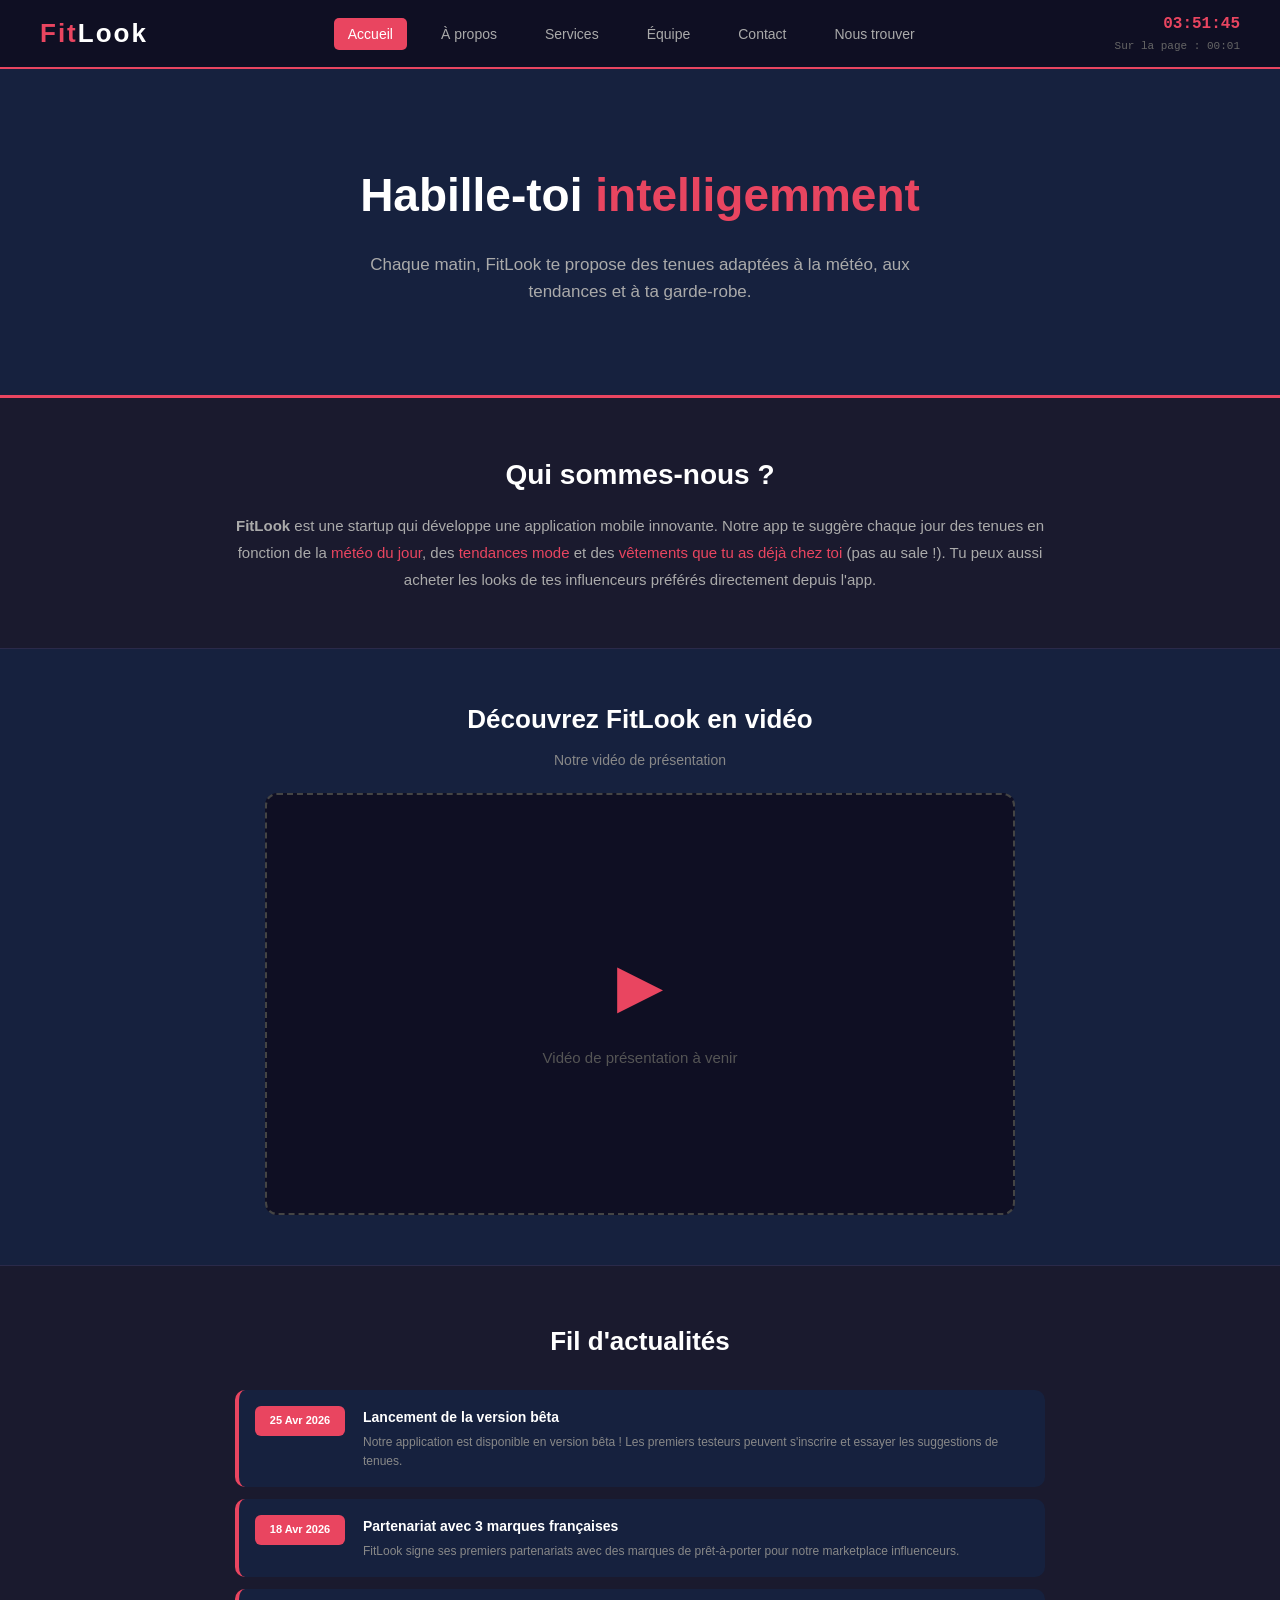
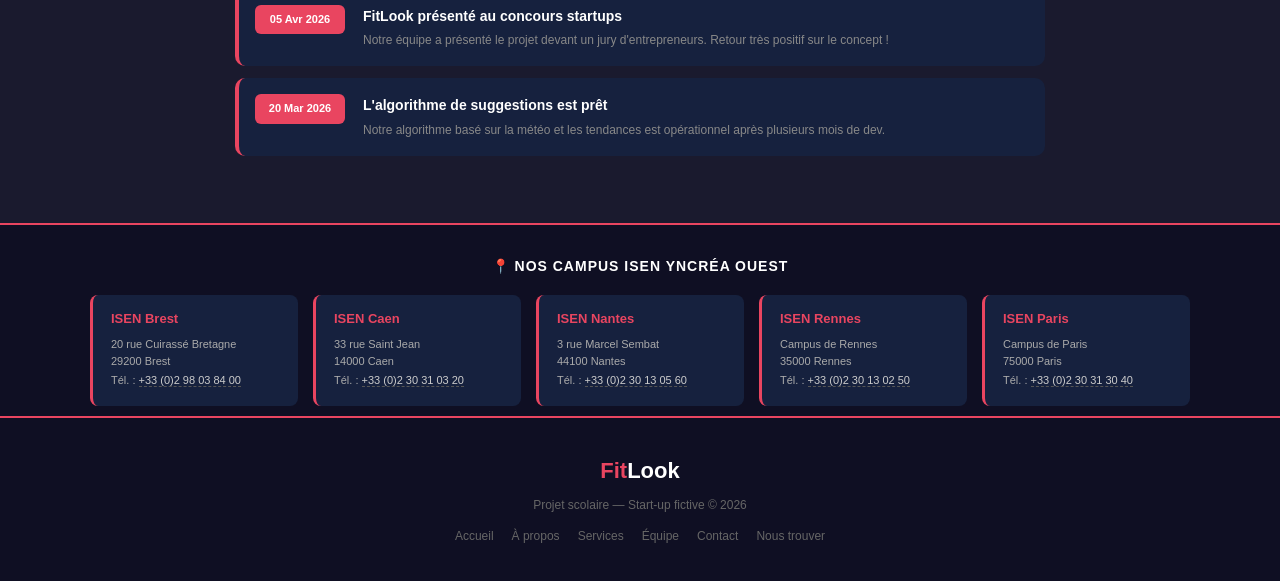
==== index.html @ d0254c97 "new" ====
<!DOCTYPE html>
<html lang="fr">
<head>
    <meta charset="UTF-8">
    <meta name="viewport" content="width=device-width, initial-scale=1.0">
    <title>FitLook - Accueil</title>
    <link rel="stylesheet" href="style.css">
    <style>* { margin: 0; padding: 0; box-sizing: border-box; }

body {
    font-family: 'Segoe UI', Tahoma, Geneva, Verdana, sans-serif;
    background-color: #1a1a2e;
    color: #ccc;
    line-height: 1.6;
}

a { text-decoration: none; color: inherit; }
img { max-width: 100%; }

/* --- HEADER --- */
header {
    background-color: #0f0f23;
    padding: 12px 40px;
    display: flex;
    justify-content: space-between;
    align-items: center;
    position: sticky;
    top: 0;
    z-index: 100;
    border-bottom: 2px solid #e94560;
    flex-wrap: wrap;
    gap: 10px;
}

.logo {
    font-size: 26px;
    font-weight: bold;
    color: #e94560;
    letter-spacing: 2px;
    cursor: pointer;
}
.logo span { color: white; }

nav ul { list-style: none; display: flex; gap: 20px; }
nav ul li a {
    color: #aaa;
    font-size: 14px;
    padding: 8px 14px;
    border-radius: 5px;
    transition: background-color 0.3s, color 0.3s;
    cursor: pointer;
}
nav ul li a:hover { background-color: #e94560; color: white; }
nav ul li a.active { background-color: #e94560; color: white; }

/* horloge + chrono dans le header */
.header-time {
    display: flex;
    flex-direction: column;
    align-items: flex-end;
    font-size: 12px;
    color: #aaa;
    min-width: 120px;
}
.header-time #horloge {
    font-size: 16px;
    font-weight: bold;
    color: #e94560;
    font-family: monospace;
}
.header-time #chrono {
    font-size: 11px;
    color: #666;
    font-family: monospace;
}

/* --- LOADER OVERLAY --- */
#loader-overlay {
    display: none;
    position: fixed;
    top: 0; left: 0;
    width: 100%; height: 100%;
    background-color: rgba(15, 15, 35, 0.92);
    z-index: 9999;
    justify-content: center;
    align-items: center;
    flex-direction: column;
    gap: 16px;
}
#loader-overlay.visible { display: flex; }

/* Spinner CSS pur — pas de JS pour l'animation */
.spinner {
    width: 50px;
    height: 50px;
    border: 4px solid #2a2a4a;
    border-top: 4px solid #e94560;
    border-radius: 50%;
    animation: spin 0.9s linear infinite;
}
@keyframes spin {
    0%   { transform: rotate(0deg); }
    100% { transform: rotate(360deg); }
}

#loader-overlay p {
    color: #aaa;
    font-size: 14px;
    letter-spacing: 1px;
}

/* --- FOOTER --- */
footer {
    background-color: #0f0f23;
    color: #666;
    text-align: center;
    padding: 35px 20px;
    border-top: 2px solid #e94560;
}
.footer-brand { font-size: 22px; font-weight: bold; color: #e94560; margin-bottom: 8px; }
.footer-brand span { color: white; }
footer p { font-size: 12px; margin-top: 6px; }
.footer-links { list-style: none; margin-top: 12px; display: flex; justify-content: center; gap: 18px; flex-wrap: wrap; }
.footer-links a { color: #666; font-size: 12px; transition: color 0.3s; cursor: pointer; }
.footer-links a:hover { color: #e94560; }

/* --- HERO --- */
.hero { background-color: #16213e; color: white; text-align: center; padding: 90px 20px; border-bottom: 3px solid #e94560; }
.hero h1 { font-size: 46px; margin-bottom: 18px; }
.hero h1 span { color: #e94560; }
.hero p { font-size: 17px; color: #aaa; max-width: 620px; margin: 0 auto; }
.accent { color: #e94560; }

/* --- PRESENTATION --- */
.presentation { max-width: 850px; margin: 0 auto; padding: 55px 20px; text-align: center; }
.presentation h2 { font-size: 28px; margin-bottom: 14px; color: white; }
.presentation p { font-size: 15px; color: #aaa; line-height: 1.8; }

/* --- VIDEO --- */
.video-section { background-color: #16213e; padding: 50px 20px; text-align: center; border-top: 1px solid #2a2a4a; border-bottom: 1px solid #2a2a4a; }
.video-section h2 { font-size: 26px; margin-bottom: 8px; color: white; }
.video-section > p { font-size: 14px; color: #888; margin-bottom: 22px; }
.video-container { max-width: 750px; margin: 0 auto; background-color: #0f0f23; border-radius: 12px; overflow: hidden; aspect-ratio: 16 / 9; display: flex; align-items: center; justify-content: center; border: 2px dashed #444; }
.video-container iframe { width: 100%; height: 100%; border: none; }
.video-placeholder { color: #555; font-size: 15px; text-align: center; }
.video-placeholder .play-icon { font-size: 60px; display: block; margin-bottom: 12px; color: #e94560; }

/* --- NEWS --- */
.news-section { max-width: 850px; margin: 0 auto; padding: 55px 20px; }
.news-section h2 { text-align: center; font-size: 26px; margin-bottom: 28px; color: white; }
.news-list { list-style: none; }
.news-item { display: flex; gap: 18px; padding: 16px; margin-bottom: 12px; background-color: #16213e; border-radius: 10px; border-left: 4px solid #e94560; align-items: flex-start; transition: transform 0.2s; }
.news-item:hover { transform: translateX(5px); }
.news-date { background-color: #e94560; color: white; padding: 6px 12px; border-radius: 6px; font-size: 11px; font-weight: bold; white-space: nowrap; min-width: 90px; text-align: center; }
.news-content h3 { font-size: 14px; color: white; margin-bottom: 4px; }
.news-content p { font-size: 12px; color: #888; }

/* --- PAGE HEADER --- */
.page-header { background-color: #16213e; color: white; text-align: center; padding: 55px 20px; border-bottom: 3px solid #e94560; }
.page-header h1 { font-size: 36px; margin-bottom: 8px; }
.page-header p { color: #aaa; font-size: 15px; }

/* --- CONTENT BLOCK --- */
.content-block { max-width: 850px; margin: 0 auto; padding: 50px 20px; }
.content-block h2 { font-size: 24px; margin-bottom: 14px; color: white; }
.content-block p { font-size: 14px; color: #aaa; margin-bottom: 16px; line-height: 1.8; }
.content-block ul { list-style: disc; margin-left: 25px; margin-bottom: 18px; }
.content-block ul li { font-size: 14px; color: #aaa; margin-bottom: 8px; line-height: 1.7; }

/* --- SECTIONS --- */
.section { padding: 55px 40px; max-width: 1100px; margin: 0 auto; }
.section-dark { background-color: #16213e; padding: 55px 40px; border-top: 1px solid #2a2a4a; border-bottom: 1px solid #2a2a4a; }
.section-grey { background-color: #16213e; padding: 55px 40px; border-top: 1px solid #2a2a4a; }
.section-title { text-align: center; font-size: 28px; margin-bottom: 10px; color: white; }
.section-subtitle { text-align: center; font-size: 14px; color: #888; margin-bottom: 35px; }

/* --- CARDS --- */
.cards-container { display: flex; justify-content: center; gap: 25px; flex-wrap: wrap; max-width: 1100px; margin: 0 auto; }
.card { background-color: #0f0f23; border-radius: 12px; padding: 30px 22px; width: 300px; text-align: center; border: 1px solid #2a2a4a; transition: transform 0.3s, border-color 0.3s; }
.card:hover { transform: translateY(-6px); border-color: #e94560; }
.card-icon { font-size: 40px; margin-bottom: 14px; }
.card h3 { font-size: 17px; margin-bottom: 10px; color: #e94560; }
.card p { font-size: 13px; color: #888; line-height: 1.6; }

/* --- SERVICES --- */
.services-list { max-width: 850px; margin: 0 auto; }
.service-item { display: flex; gap: 20px; padding: 22px; margin-bottom: 14px; background-color: #16213e; border-radius: 10px; border-left: 4px solid #e94560; align-items: flex-start; transition: transform 0.2s; }
.service-item:hover { transform: translateY(-3px); }
.service-icon { font-size: 28px; width: 55px; height: 55px; background-color: #0f0f23; border-radius: 10px; display: flex; align-items: center; justify-content: center; flex-shrink: 0; border: 1px solid #e94560; }
.service-info h3 { font-size: 16px; margin-bottom: 5px; color: white; }
.service-info p { font-size: 13px; color: #888; line-height: 1.6; }
.service-tag { display: inline-block; background-color: #e94560; color: white; font-size: 10px; padding: 3px 10px; border-radius: 20px; margin-top: 7px; }

/* --- EQUIPE --- */
.team-card { background-color: #0f0f23; border-radius: 12px; padding: 28px; width: 240px; text-align: center; border: 1px solid #2a2a4a; transition: transform 0.3s, border-color 0.3s; }
.team-card:hover { transform: translateY(-5px); border-color: #e94560; }
.team-photo { width: 110px; height: 110px; border-radius: 50%; background-color: #16213e; border: 3px dashed #444; margin: 0 auto 14px auto; display: flex; align-items: center; justify-content: center; color: #555; font-size: 11px; overflow: hidden; }
.team-photo img { width: 100%; height: 100%; object-fit: cover; }
.team-card h3 { font-size: 16px; margin-bottom: 4px; color: white; }
.team-card .role { font-size: 12px; color: #e94560; font-weight: bold; margin-bottom: 8px; }
.team-card p { font-size: 12px; color: #888; }

/* --- FORM --- */
.form-container { max-width: 550px; margin: 0 auto; background-color: #16213e; padding: 35px; border-radius: 12px; border: 1px solid #2a2a4a; }
.form-group { margin-bottom: 18px; }
.form-group label { display: block; margin-bottom: 7px; font-weight: bold; font-size: 13px; color: #ccc; }
.form-group input, .form-group textarea, .form-group select { width: 100%; padding: 10px 14px; border: 2px solid #2a2a4a; border-radius: 8px; font-size: 13px; font-family: inherit; background-color: #0f0f23; color: white; transition: border-color 0.3s; }
.form-group input:focus, .form-group textarea:focus, .form-group select:focus { border-color: #e94560; outline: none; }
.form-group textarea { height: 120px; resize: vertical; }
.form-group select option { background-color: #0f0f23; color: white; }
.form-btn { background-color: #e94560; color: white; border: none; padding: 13px 38px; border-radius: 25px; font-size: 14px; font-weight: bold; cursor: pointer; transition: background-color 0.3s; display: block; margin: 0 auto; }
.form-btn:hover { background-color: #c73652; }

/* --- QUIZ --- */
.game-section { max-width: 600px; margin: 0 auto; padding: 40px 20px; text-align: center; }
.game-section h2 { font-size: 24px; margin-bottom: 10px; color: white; }
.game-section > p { font-size: 13px; color: #888; margin-bottom: 22px; }
.quiz-question { background-color: #0f0f23; padding: 18px; border-radius: 10px; margin-bottom: 12px; border: 1px solid #2a2a4a; text-align: left; }
.quiz-question h3 { font-size: 14px; color: #ccc; margin-bottom: 12px; }
.quiz-question label { display: block; padding: 7px 12px; margin-bottom: 4px; border-radius: 6px; font-size: 13px; color: #aaa; cursor: pointer; transition: background-color 0.2s; }
.quiz-question label:hover { background-color: #16213e; color: white; }
.quiz-question input[type="radio"] { margin-right: 8px; accent-color: #e94560; }
#quiz-result { margin-top: 16px; padding: 15px; border-radius: 8px; font-size: 14px; font-weight: bold; display: none; }

/* --- NOUS TROUVER --- */
.coordonnees { max-width: 600px; margin: 0 auto; padding: 40px 20px; text-align: center; }
.coordonnees h2 { font-size: 26px; margin-bottom: 20px; color: white; }
.coord-item { display: flex; align-items: center; justify-content: center; gap: 12px; margin-bottom: 12px; font-size: 14px; color: #aaa; }
.coord-icon { font-size: 22px; }
.map-section { max-width: 900px; margin: 0 auto; padding: 40px 20px; }
.map-section h2 { text-align: center; font-size: 26px; margin-bottom: 22px; color: white; }
.map-container { border-radius: 12px; overflow: hidden; border: 2px solid #2a2a4a; }
.map-container iframe { width: 100%; height: 420px; border: none; }

/* --- ABONNEMENTS --- */
.abos-section { padding: 60px 40px; background-color: #16213e; border-top: 1px solid #2a2a4a; }
.abos-section .section-title { color: white; }
.abos-container { display: flex; justify-content: center; gap: 25px; flex-wrap: wrap; max-width: 1100px; margin: 30px auto 0; }
.abo-card { background-color: #0f0f23; border-radius: 12px; padding: 35px 28px; width: 290px; text-align: center; border: 2px solid #2a2a4a; transition: transform 0.3s, border-color 0.3s; position: relative; }
.abo-card:hover { transform: translateY(-8px); border-color: #e94560; }
.abo-card.featured { border-color: #e94560; }
.abo-card.featured::before { content: "POPULAIRE"; position: absolute; top: -12px; left: 50%; transform: translateX(-50%); background-color: #e94560; color: white; font-size: 10px; font-weight: bold; padding: 4px 12px; border-radius: 12px; }
.abo-card h3 { font-size: 20px; color: white; margin-bottom: 8px; }
.abo-card .abo-prix { font-size: 32px; font-weight: bold; color: #e94560; margin-bottom: 4px; }
.abo-card .abo-prix small { font-size: 13px; color: #888; font-weight: normal; }
.abo-card .abo-desc { font-size: 12px; color: #888; margin-bottom: 18px; }
.abo-card ul { list-style: none; text-align: left; margin-bottom: 22px; }
.abo-card ul li { font-size: 12px; color: #aaa; padding: 5px 0; border-bottom: 1px solid #1a1a2e; }
.abo-card ul li::before { content: "✓ "; color: #e94560; font-weight: bold; }
.abo-card .abo-btn { background-color: #e94560; color: white; border: none; padding: 11px 24px; border-radius: 22px; font-size: 13px; font-weight: bold; cursor: pointer; transition: background-color 0.3s; width: 100%; }
.abo-card .abo-btn:hover { background-color: #c73652; }

/* --- FILTRES PRODUITS --- */
.filtres-section { max-width: 1000px; margin: 40px auto 0; padding: 0 20px; }
.filtres-container { background-color: #16213e; padding: 22px; border-radius: 12px; border: 1px solid #2a2a4a; }
.filtres-container h3 { color: white; font-size: 16px; margin-bottom: 14px; }
.filtres-form { display: flex; gap: 12px; flex-wrap: wrap; align-items: flex-end; }
.filtre-group { display: flex; flex-direction: column; flex: 1; min-width: 140px; }
.filtre-group label { color: #aaa; font-size: 11px; margin-bottom: 4px; }
.filtre-group input, .filtre-group select { padding: 8px 10px; border: 1px solid #2a2a4a; border-radius: 6px; background-color: #0f0f23; color: white; font-size: 12px; font-family: inherit; }
.filtre-group input:focus, .filtre-group select:focus { border-color: #e94560; outline: none; }
.filtres-btns { display: flex; gap: 8px; }
.filtre-btn { padding: 8px 18px; border-radius: 6px; border: none; cursor: pointer; font-size: 12px; font-weight: bold; }
.filtre-btn.apply { background-color: #e94560; color: white; }
.filtre-btn.reset { background-color: #2a2a4a; color: #ccc; }

/* --- PRODUITS GRID --- */
.produits-grid { display: grid; grid-template-columns: repeat(auto-fill, minmax(260px, 1fr)); gap: 20px; max-width: 1100px; margin: 30px auto; padding: 0 20px; }
.produit-card { background-color: #16213e; border-radius: 12px; overflow: hidden; border: 1px solid #2a2a4a; transition: transform 0.3s, border-color 0.3s; }
.produit-card:hover { transform: translateY(-4px); border-color: #e94560; }
.produit-image { width: 100%; height: 180px; background-color: #0f0f23; display: flex; align-items: center; justify-content: center; cursor: pointer; font-size: 70px; user-select: none; }
.produit-info { padding: 16px; }
.produit-info h3 { color: white; font-size: 15px; margin-bottom: 6px; }
.produit-theme { display: inline-block; background-color: #2a2a4a; color: #aaa; font-size: 10px; padding: 2px 8px; border-radius: 10px; margin-bottom: 8px; }
.produit-info p { color: #888; font-size: 12px; margin-bottom: 10px; line-height: 1.5; min-height: 36px; }
.produit-footer { display: flex; justify-content: space-between; align-items: center; }
.produit-prix { color: #e94560; font-size: 18px; font-weight: bold; }
.produit-date { color: #555; font-size: 10px; }
.btn-acheter { background-color: #e94560; color: white; border: none; padding: 8px 16px; border-radius: 18px; font-size: 12px; font-weight: bold; cursor: pointer; transition: background-color 0.3s; width: 100%; margin-top: 8px; }
.btn-acheter:hover { background-color: #c73652; }

.no-result { text-align: center; color: #888; padding: 40px; font-size: 14px; }

/* --- BANDEAU ACHAT (canvas) --- */
#achat-bandeau { display: none; position: fixed; top: 90px; left: 50%; transform: translateX(-50%); z-index: 8000; }
#achat-bandeau.visible { display: block; animation: slideIn 0.4s ease-out; }
@keyframes slideIn { from { opacity: 0; transform: translate(-50%, -20px); } to { opacity: 1; transform: translate(-50%, 0); } }

/* --- BOUTON RETOUR HAUT --- */
.btn-retour-haut { display: block; margin: 30px auto 0; width: 55px; height: 55px; background-color: #e94560; border: none; border-radius: 50%; cursor: pointer; color: white; font-size: 24px; font-weight: bold; box-shadow: 0 4px 14px rgba(233, 69, 96, 0.4); transition: transform 0.3s, background-color 0.3s; }
.btn-retour-haut:hover { background-color: #c73652; transform: translateY(-3px); }

/* --- BOUTON MODE EDITION --- */
.btn-mode-edition {
    position: absolute;
    top: 90px;
    right: 30px;
    background-color: #2a2a4a;
    color: #ccc;
    border: 2px solid #444;
    padding: 10px 20px;
    border-radius: 25px;
    font-size: 13px;
    font-weight: bold;
    cursor: pointer;
    z-index: 50;
    transition: background-color 0.3s, color 0.3s, border-color 0.3s;
}
.btn-mode-edition:hover { border-color: #e94560; }
.btn-mode-edition.actif { background-color: #4caf50; color: white; border-color: #4caf50; }
.btn-mode-edition.actif:hover { background-color: #45a049; }

/* --- BOUTON AJOUTER MEMBRE --- */
.btn-ajouter-membre {
    display: none;
    margin: 0 auto 30px auto;
    background-color: #4caf50;
    color: white;
    border: none;
    padding: 12px 28px;
    border-radius: 25px;
    font-size: 14px;
    font-weight: bold;
    cursor: pointer;
    transition: background-color 0.3s;
}
.btn-ajouter-membre:hover { background-color: #45a049; }
body.mode-edition .btn-ajouter-membre { display: block; }

/* --- PHOTO AVEC GRATTAGE (CSS pur) --- */
.team-photo {
    position: relative;
    overflow: hidden;
}
.team-photo .photo-reelle {
    position: absolute;
    top: 0; left: 0;
    width: 100%; height: 100%;
    background: linear-gradient(135deg, #e94560, #c73652);
    display: flex;
    align-items: center;
    justify-content: center;
    color: white;
    font-size: 32px;
    font-weight: bold;
    z-index: 1;
}
.team-photo .photo-reelle img { width: 100%; height: 100%; object-fit: cover; }

/* La couche grise opaque que l'on gratte au hover */
.team-photo .grattage {
    position: absolute;
    top: 0; left: 0;
    width: 100%; height: 100%;
    background-color: #555;
    background-image: repeating-linear-gradient(
        45deg,
        #666 0px,
        #666 4px,
        #555 4px,
        #555 8px
    );
    z-index: 2;
    display: flex;
    align-items: center;
    justify-content: center;
    color: #ccc;
    font-size: 10px;
    transition: opacity 0.5s ease-out, transform 0.5s ease-out;
}
.team-photo:hover .grattage {
    opacity: 0;
    transform: scale(1.3);
}

/* --- NOM EDITABLE en mode édition --- */
.team-card .nom-edit {
    display: none;
    width: 100%;
    padding: 6px 10px;
    border: 2px solid #e94560;
    border-radius: 6px;
    background-color: #0f0f23;
    color: white;
    font-size: 15px;
    text-align: center;
    margin-bottom: 4px;
    font-family: inherit;
}
body.mode-edition .team-card h3 { display: none; }
body.mode-edition .team-card .nom-edit { display: block; }

/* --- BOUTON SUPPRIMER MEMBRE (poubelle) --- */
.btn-supprimer {
    display: none;
    position: absolute;
    top: 8px;
    right: 8px;
    width: 28px;
    height: 28px;
    background-color: #e94560;
    color: white;
    border: none;
    border-radius: 50%;
    cursor: pointer;
    font-size: 14px;
    line-height: 1;
}
.btn-supprimer:hover { background-color: #c73652; }
.team-card { position: relative; }
body.mode-edition .team-card .btn-supprimer { display: block; }

/* La page Equipe doit être en position relative pour le bouton absolute */
.equipe-page { position: relative; }

/* --- FOOTER CAMPUS ISEN --- */
.campus-section {
    background-color: #0f0f23;
    border-top: 2px solid #e94560;
    padding: 30px 20px 10px 20px;
}
.campus-section h3 {
    color: white;
    font-size: 14px;
    text-align: center;
    margin-bottom: 18px;
    letter-spacing: 1px;
}
.campus-container {
    display: flex;
    justify-content: center;
    gap: 15px;
    flex-wrap: wrap;
    max-width: 1100px;
    margin: 0 auto;
}
.campus-card {
    background-color: #16213e;
    padding: 14px 18px;
    border-radius: 8px;
    border-left: 3px solid #e94560;
    min-width: 180px;
    flex: 1;
    max-width: 210px;
}
.campus-card h4 {
    color: #e94560;
    font-size: 13px;
    margin-bottom: 6px;
}
.campus-card p {
    color: #aaa;
    font-size: 11px;
    margin: 3px 0;
    line-height: 1.5;
}
.tel-link {
    color: #ccc;
    cursor: pointer;
    user-select: all;
    border-bottom: 1px dashed #555;
    transition: color 0.2s;
}
.tel-link:hover {
    color: #e94560;
}

/* ==============================
   RESPONSIVE - media queries
   ============================== */

/* Tablette : écran < 900px */
@media (max-width: 900px) {
    header {
        flex-direction: column;
        gap: 10px;
        padding: 12px 20px;
    }
    nav ul {
        flex-wrap: wrap;
        justify-content: center;
        gap: 8px;
    }
    .hero h1 { font-size: 32px; }
    .presentation { padding: 35px 15px; }
    .cards-container { gap: 18px; }
    .card { width: 260px; }
    .team-card { width: 200px; }
    .abos-container { gap: 20px; }
    .abo-card { max-width: 280px; }
    .campus-container { gap: 10px; }
    .campus-card { min-width: 140px; max-width: 180px; }
    .section { padding: 40px 20px; }
    .section-dark { padding: 40px 20px; }
    .section-grey { padding: 40px 20px; }
}

/* Mobile : écran < 600px */
@media (max-width: 600px) {
    header { padding: 10px 15px; }
    .logo { font-size: 20px; }
    nav ul li a { font-size: 12px; padding: 6px 8px; }
    .hero { padding: 50px 15px; }
    .hero h1 { font-size: 26px; }
    .hero p { font-size: 14px; }
    .page-header h1 { font-size: 26px; }
    .cards-container { flex-direction: column; align-items: center; }
    .card { width: 90%; }
    .team-card { width: 90%; }
    .abos-container { flex-direction: column; align-items: center; }
    .abo-card { max-width: 90%; width: 90%; }
    .campus-container { flex-direction: column; align-items: center; }
    .campus-card { max-width: 90%; width: 90%; }
    .produits-grid { grid-template-columns: 1fr; }
    .filtres-form { flex-direction: column; }
    .form-container { padding: 20px; }
    .service-item { flex-direction: column; }
    .content-block { padding: 30px 15px; }
    .footer-links { gap: 10px; }
    .header-time { font-size: 10px; }
    #horloge { font-size: 14px; }
}

/* ==============================
   MODALES - fiches membres equipe
   ============================== */
.modal-overlay {
    display: none;
    position: fixed;
    top: 0; left: 0;
    width: 100%; height: 100%;
    background-color: rgba(0, 0, 0, 0.75);
    z-index: 5000;
    justify-content: center;
    align-items: center;
}
.modal-overlay.visible {
    display: flex;
}
.modal-box {
    background-color: #16213e;
    border: 2px solid #e94560;
    border-radius: 14px;
    padding: 35px;
    max-width: 420px;
    width: 90%;
    text-align: center;
    position: relative;
    animation: fadeIn 0.25s ease-out;
}
@keyframes fadeIn {
    from { opacity: 0; transform: scale(0.9); }
    to   { opacity: 1; transform: scale(1); }
}
.modal-close {
    position: absolute;
    top: 12px; right: 15px;
    background: none;
    border: none;
    color: #aaa;
    font-size: 22px;
    cursor: pointer;
    line-height: 1;
}
.modal-close:hover { color: #e94560; }
.modal-photo {
    width: 100px;
    height: 100px;
    border-radius: 50%;
    background-color: #0f0f23;
    border: 3px dashed #555;
    margin: 0 auto 15px auto;
    display: flex;
    align-items: center;
    justify-content: center;
    color: #555;
    font-size: 11px;
}
.modal-box h2 { color: white; font-size: 20px; margin-bottom: 4px; }
.modal-box .modal-role { color: #e94560; font-size: 13px; font-weight: bold; margin-bottom: 12px; }
.modal-box p { color: #aaa; font-size: 13px; line-height: 1.7; }

/* curseur pointer sur les cartes équipe pour indiquer qu'elles sont cliquables */
.team-card { cursor: pointer; }
</style>
</head>
<body>
    <!-- LOADER (CSS spinner, affiché pendant 2s de navigation) -->
    <div id="loader-overlay">
        <div class="spinner"></div>
        <p>Chargement en cours...</p>
    </div>

    <header>
        <div class="logo">Fit<span>Look</span></div>
        <nav>
            <ul>
                <li><a href="index.html" class="active" target="_blank" rel="noopener">Accueil</a></li>
                <li><a href="apropos.html" target="_blank" rel="noopener">À propos</a></li>
                <li><a href="services.html" target="_blank" rel="noopener">Services</a></li>
                <li><a href="equipe.html" target="_blank" rel="noopener">Équipe</a></li>
                <li><a href="contact.html" target="_blank" rel="noopener">Contact</a></li>
                <li><a href="nous-trouver.html" target="_blank" rel="noopener">Nous trouver</a></li>
            </ul>
        </nav>
        <div class="header-time">
            <span id="horloge">00:00:00</span>
            <span id="chrono">Sur la page : 00:00</span>
        </div>
    </header>

    <section class="hero">
        <h1>Habille-toi <span>intelligemment</span></h1>
        <p>Chaque matin, FitLook te propose des tenues adaptées à la météo, aux tendances et à ta garde-robe.</p>
    </section>

    <section class="presentation">
        <h2>Qui sommes-nous ?</h2>
        <p><strong>FitLook</strong> est une startup qui développe une application mobile innovante.
        Notre app te suggère chaque jour des tenues en fonction de la
        <span class="accent">météo du jour</span>, des <span class="accent">tendances mode</span>
        et des <span class="accent">vêtements que tu as déjà chez toi</span> (pas au sale !).
        Tu peux aussi acheter les looks de tes influenceurs préférés directement depuis l'app.</p>
    </section>

    <section class="video-section">
        <h2>Découvrez FitLook en vidéo</h2>
        <p>Notre vidéo de présentation</p>
        <div class="video-container">
            <!-- Remplacer par : <iframe src="https://www.youtube.com/embed/ID" allowfullscreen></iframe> -->
            <div class="video-placeholder">
                <span class="play-icon">&#9654;</span>
                Vidéo de présentation à venir
            </div>
        </div>
    </section>

    <section class="news-section">
        <h2>Fil d'actualités</h2>
        <ul class="news-list">
            <li class="news-item">
                <div class="news-date">25 Avr 2026</div>
                <div class="news-content">
                    <h3>Lancement de la version bêta</h3>
                    <p>Notre application est disponible en version bêta ! Les premiers testeurs peuvent s'inscrire et essayer les suggestions de tenues.</p>
                </div>
            </li>
            <li class="news-item">
                <div class="news-date">18 Avr 2026</div>
                <div class="news-content">
                    <h3>Partenariat avec 3 marques françaises</h3>
                    <p>FitLook signe ses premiers partenariats avec des marques de prêt-à-porter pour notre marketplace influenceurs.</p>
                </div>
            </li>
            <li class="news-item">
                <div class="news-date">05 Avr 2026</div>
                <div class="news-content">
                    <h3>FitLook présenté au concours startups</h3>
                    <p>Notre équipe a présenté le projet devant un jury d'entrepreneurs. Retour très positif sur le concept !</p>
                </div>
            </li>
            <li class="news-item">
                <div class="news-date">20 Mar 2026</div>
                <div class="news-content">
                    <h3>L'algorithme de suggestions est prêt</h3>
                    <p>Notre algorithme basé sur la météo et les tendances est opérationnel après plusieurs mois de dev.</p>
                </div>
            </li>
        </ul>
    </section>
    <section class="campus-section">
        <h3>📍 NOS CAMPUS ISEN YNCRÉA OUEST</h3>
        <div class="campus-container">
            <div class="campus-card">
                <h4>ISEN Brest</h4>
                <p>20 rue Cuirassé Bretagne<br>29200 Brest</p>
                <p>Tél. : <span class="tel-link">+33 (0)2 98 03 84 00</span></p>
            </div>
            <div class="campus-card">
                <h4>ISEN Caen</h4>
                <p>33 rue Saint Jean<br>14000 Caen</p>
                <p>Tél. : <span class="tel-link">+33 (0)2 30 31 03 20</span></p>
            </div>
            <div class="campus-card">
                <h4>ISEN Nantes</h4>
                <p>3 rue Marcel Sembat<br>44100 Nantes</p>
                <p>Tél. : <span class="tel-link">+33 (0)2 30 13 05 60</span></p>
            </div>
            <div class="campus-card">
                <h4>ISEN Rennes</h4>
                <p>Campus de Rennes<br>35000 Rennes</p>
                <p>Tél. : <span class="tel-link">+33 (0)2 30 13 02 50</span></p>
            </div>
            <div class="campus-card">
                <h4>ISEN Paris</h4>
                <p>Campus de Paris<br>75000 Paris</p>
                <p>Tél. : <span class="tel-link">+33 (0)2 30 31 30 40</span></p>
            </div>
        </div>
    </section>
    <footer>
        <div class="footer-brand">Fit<span>Look</span></div>
        <p>Projet scolaire — Start-up fictive &copy; 2026</p>
        <div class="footer-links">
            <a href="index.html" target="_blank" rel="noopener" target="_blank" rel="noopener">Accueil</a>
            <a href="apropos.html" target="_blank" rel="noopener" target="_blank" rel="noopener">À propos</a>
            <a href="services.html" target="_blank" rel="noopener" target="_blank" rel="noopener">Services</a>
            <a href="equipe.html" target="_blank" rel="noopener" target="_blank" rel="noopener">Équipe</a>
            <a href="contact.html" target="_blank" rel="noopener" target="_blank" rel="noopener">Contact</a>
            <a href="nous-trouver.html" target="_blank" rel="noopener" target="_blank" rel="noopener">Nous trouver</a>
        </div>
    </footer>
    <script src="menu.js"></script>
    <script src="index.js"></script>
</body>
</html>
---- style.css ----
* { margin: 0; padding: 0; box-sizing: border-box; }

body {
    font-family: 'Segoe UI', Tahoma, Geneva, Verdana, sans-serif;
    background-color: #1a1a2e;
    color: #ccc;
    line-height: 1.6;
}

a { text-decoration: none; color: inherit; }
img { max-width: 100%; }

/* --- HEADER --- */
header {
    background-color: #0f0f23;
    padding: 12px 40px;
    display: flex;
    justify-content: space-between;
    align-items: center;
    position: sticky;
    top: 0;
    z-index: 100;
    border-bottom: 2px solid #e94560;
    flex-wrap: wrap;
    gap: 10px;
}

.logo {
    font-size: 26px;
    font-weight: bold;
    color: #e94560;
    letter-spacing: 2px;
    cursor: pointer;
}
.logo span { color: white; }

nav ul { list-style: none; display: flex; gap: 20px; }
nav ul li a {
    color: #aaa;
    font-size: 14px;
    padding: 8px 14px;
    border-radius: 5px;
    transition: background-color 0.3s, color 0.3s;
    cursor: pointer;
}
nav ul li a:hover { background-color: #e94560; color: white; }
nav ul li a.active { background-color: #e94560; color: white; }

/* horloge + chrono dans le header */
.header-time {
    display: flex;
    flex-direction: column;
    align-items: flex-end;
    font-size: 12px;
    color: #aaa;
    min-width: 120px;
}
.header-time #horloge {
    font-size: 16px;
    font-weight: bold;
    color: #e94560;
    font-family: monospace;
}
.header-time #chrono {
    font-size: 11px;
    color: #666;
    font-family: monospace;
}

/* --- LOADER OVERLAY --- */
#loader-overlay {
    display: none;
    position: fixed;
    top: 0; left: 0;
    width: 100%; height: 100%;
    background-color: rgba(15, 15, 35, 0.92);
    z-index: 9999;
    justify-content: center;
    align-items: center;
    flex-direction: column;
    gap: 16px;
}
#loader-overlay.visible { display: flex; }

/* Spinner CSS pur — pas de JS pour l'animation */
.spinner {
    width: 50px;
    height: 50px;
    border: 4px solid #2a2a4a;
    border-top: 4px solid #e94560;
    border-radius: 50%;
    animation: spin 0.9s linear infinite;
}
@keyframes spin {
    0%   { transform: rotate(0deg); }
    100% { transform: rotate(360deg); }
}

#loader-overlay p {
    color: #aaa;
    font-size: 14px;
    letter-spacing: 1px;
}

/* --- FOOTER --- */
footer {
    background-color: #0f0f23;
    color: #666;
    text-align: center;
    padding: 35px 20px;
    border-top: 2px solid #e94560;
}
.footer-brand { font-size: 22px; font-weight: bold; color: #e94560; margin-bottom: 8px; }
.footer-brand span { color: white; }
footer p { font-size: 12px; margin-top: 6px; }
.footer-links { list-style: none; margin-top: 12px; display: flex; justify-content: center; gap: 18px; flex-wrap: wrap; }
.footer-links a { color: #666; font-size: 12px; transition: color 0.3s; cursor: pointer; }
.footer-links a:hover { color: #e94560; }

/* --- HERO --- */
.hero { background-color: #16213e; color: white; text-align: center; padding: 90px 20px; border-bottom: 3px solid #e94560; }
.hero h1 { font-size: 46px; margin-bottom: 18px; }
.hero h1 span { color: #e94560; }
.hero p { font-size: 17px; color: #aaa; max-width: 620px; margin: 0 auto; }
.accent { color: #e94560; }

/* --- PRESENTATION --- */
.presentation { max-width: 850px; margin: 0 auto; padding: 55px 20px; text-align: center; }
.presentation h2 { font-size: 28px; margin-bottom: 14px; color: white; }
.presentation p { font-size: 15px; color: #aaa; line-height: 1.8; }

/* --- VIDEO --- */
.video-section { background-color: #16213e; padding: 50px 20px; text-align: center; border-top: 1px solid #2a2a4a; border-bottom: 1px solid #2a2a4a; }
.video-section h2 { font-size: 26px; margin-bottom: 8px; color: white; }
.video-section > p { font-size: 14px; color: #888; margin-bottom: 22px; }
.video-container { max-width: 750px; margin: 0 auto; background-color: #0f0f23; border-radius: 12px; overflow: hidden; aspect-ratio: 16 / 9; display: flex; align-items: center; justify-content: center; border: 2px dashed #444; }
.video-container iframe { width: 100%; height: 100%; border: none; }
.video-placeholder { color: #555; font-size: 15px; text-align: center; }
.video-placeholder .play-icon { font-size: 60px; display: block; margin-bottom: 12px; color: #e94560; }

/* --- NEWS --- */
.news-section { max-width: 850px; margin: 0 auto; padding: 55px 20px; }
.news-section h2 { text-align: center; font-size: 26px; margin-bottom: 28px; color: white; }
.news-list { list-style: none; }
.news-item { display: flex; gap: 18px; padding: 16px; margin-bottom: 12px; background-color: #16213e; border-radius: 10px; border-left: 4px solid #e94560; align-items: flex-start; transition: transform 0.2s; }
.news-item:hover { transform: translateX(5px); }
.news-date { background-color: #e94560; color: white; padding: 6px 12px; border-radius: 6px; font-size: 11px; font-weight: bold; white-space: nowrap; min-width: 90px; text-align: center; }
.news-content h3 { font-size: 14px; color: white; margin-bottom: 4px; }
.news-content p { font-size: 12px; color: #888; }

/* --- PAGE HEADER --- */
.page-header { background-color: #16213e; color: white; text-align: center; padding: 55px 20px; border-bottom: 3px solid #e94560; }
.page-header h1 { font-size: 36px; margin-bottom: 8px; }
.page-header p { color: #aaa; font-size: 15px; }

/* --- CONTENT BLOCK --- */
.content-block { max-width: 850px; margin: 0 auto; padding: 50px 20px; }
.content-block h2 { font-size: 24px; margin-bottom: 14px; color: white; }
.content-block p { font-size: 14px; color: #aaa; margin-bottom: 16px; line-height: 1.8; }
.content-block ul { list-style: disc; margin-left: 25px; margin-bottom: 18px; }
.content-block ul li { font-size: 14px; color: #aaa; margin-bottom: 8px; line-height: 1.7; }

/* --- SECTIONS --- */
.section { padding: 55px 40px; max-width: 1100px; margin: 0 auto; }
.section-dark { background-color: #16213e; padding: 55px 40px; border-top: 1px solid #2a2a4a; border-bottom: 1px solid #2a2a4a; }
.section-grey { background-color: #16213e; padding: 55px 40px; border-top: 1px solid #2a2a4a; }
.section-title { text-align: center; font-size: 28px; margin-bottom: 10px; color: white; }
.section-subtitle { text-align: center; font-size: 14px; color: #888; margin-bottom: 35px; }

/* --- CARDS --- */
.cards-container { display: flex; justify-content: center; gap: 25px; flex-wrap: wrap; max-width: 1100px; margin: 0 auto; }
.card { background-color: #0f0f23; border-radius: 12px; padding: 30px 22px; width: 300px; text-align: center; border: 1px solid #2a2a4a; transition: transform 0.3s, border-color 0.3s; }
.card:hover { transform: translateY(-6px); border-color: #e94560; }
.card-icon { font-size: 40px; margin-bottom: 14px; }
.card h3 { font-size: 17px; margin-bottom: 10px; color: #e94560; }
.card p { font-size: 13px; color: #888; line-height: 1.6; }

/* --- SERVICES --- */
.services-list { max-width: 850px; margin: 0 auto; }
.service-item { display: flex; gap: 20px; padding: 22px; margin-bottom: 14px; background-color: #16213e; border-radius: 10px; border-left: 4px solid #e94560; align-items: flex-start; transition: transform 0.2s; }
.service-item:hover { transform: translateY(-3px); }
.service-icon { font-size: 28px; width: 55px; height: 55px; background-color: #0f0f23; border-radius: 10px; display: flex; align-items: center; justify-content: center; flex-shrink: 0; border: 1px solid #e94560; }
.service-info h3 { font-size: 16px; margin-bottom: 5px; color: white; }
.service-info p { font-size: 13px; color: #888; line-height: 1.6; }
.service-tag { display: inline-block; background-color: #e94560; color: white; font-size: 10px; padding: 3px 10px; border-radius: 20px; margin-top: 7px; }

/* --- EQUIPE --- */
.team-card { background-color: #0f0f23; border-radius: 12px; padding: 28px; width: 240px; text-align: center; border: 1px solid #2a2a4a; transition: transform 0.3s, border-color 0.3s; }
.team-card:hover { transform: translateY(-5px); border-color: #e94560; }
.team-photo { width: 110px; height: 110px; border-radius: 50%; background-color: #16213e; border: 3px dashed #444; margin: 0 auto 14px auto; display: flex; align-items: center; justify-content: center; color: #555; font-size: 11px; overflow: hidden; }
.team-photo img { width: 100%; height: 100%; object-fit: cover; }
.team-card h3 { font-size: 16px; margin-bottom: 4px; color: white; }
.team-card .role { font-size: 12px; color: #e94560; font-weight: bold; margin-bottom: 8px; }
.team-card p { font-size: 12px; color: #888; }

/* --- FORM --- */
.form-container { max-width: 550px; margin: 0 auto; background-color: #16213e; padding: 35px; border-radius: 12px; border: 1px solid #2a2a4a; }
.form-group { margin-bottom: 18px; }
.form-group label { display: block; margin-bottom: 7px; font-weight: bold; font-size: 13px; color: #ccc; }
.form-group input, .form-group textarea, .form-group select { width: 100%; padding: 10px 14px; border: 2px solid #2a2a4a; border-radius: 8px; font-size: 13px; font-family: inherit; background-color: #0f0f23; color: white; transition: border-color 0.3s; }
.form-group input:focus, .form-group textarea:focus, .form-group select:focus { border-color: #e94560; outline: none; }
.form-group textarea { height: 120px; resize: vertical; }
.form-group select option { background-color: #0f0f23; color: white; }
.form-btn { background-color: #e94560; color: white; border: none; padding: 13px 38px; border-radius: 25px; font-size: 14px; font-weight: bold; cursor: pointer; transition: background-color 0.3s; display: block; margin: 0 auto; }
.form-btn:hover { background-color: #c73652; }

/* --- QUIZ --- */
.game-section { max-width: 600px; margin: 0 auto; padding: 40px 20px; text-align: center; }
.game-section h2 { font-size: 24px; margin-bottom: 10px; color: white; }
.game-section > p { font-size: 13px; color: #888; margin-bottom: 22px; }
.quiz-question { background-color: #0f0f23; padding: 18px; border-radius: 10px; margin-bottom: 12px; border: 1px solid #2a2a4a; text-align: left; }
.quiz-question h3 { font-size: 14px; color: #ccc; margin-bottom: 12px; }
.quiz-question label { display: block; padding: 7px 12px; margin-bottom: 4px; border-radius: 6px; font-size: 13px; color: #aaa; cursor: pointer; transition: background-color 0.2s; }
.quiz-question label:hover { background-color: #16213e; color: white; }
.quiz-question input[type="radio"] { margin-right: 8px; accent-color: #e94560; }
#quiz-result { margin-top: 16px; padding: 15px; border-radius: 8px; font-size: 14px; font-weight: bold; display: none; }

/* --- NOUS TROUVER --- */
.coordonnees { max-width: 600px; margin: 0 auto; padding: 40px 20px; text-align: center; }
.coordonnees h2 { font-size: 26px; margin-bottom: 20px; color: white; }
.coord-item { display: flex; align-items: center; justify-content: center; gap: 12px; margin-bottom: 12px; font-size: 14px; color: #aaa; }
.coord-icon { font-size: 22px; }
.map-section { max-width: 900px; margin: 0 auto; padding: 40px 20px; }
.map-section h2 { text-align: center; font-size: 26px; margin-bottom: 22px; color: white; }
.map-container { border-radius: 12px; overflow: hidden; border: 2px solid #2a2a4a; }
.map-container iframe { width: 100%; height: 420px; border: none; }

/* --- ABONNEMENTS --- */
.abos-section { padding: 60px 40px; background-color: #16213e; border-top: 1px solid #2a2a4a; }
.abos-section .section-title { color: white; }
.abos-container { display: flex; justify-content: center; gap: 25px; flex-wrap: wrap; max-width: 1100px; margin: 30px auto 0; }
.abo-card { background-color: #0f0f23; border-radius: 12px; padding: 35px 28px; width: 290px; text-align: center; border: 2px solid #2a2a4a; transition: transform 0.3s, border-color 0.3s; position: relative; }
.abo-card:hover { transform: translateY(-8px); border-color: #e94560; }
.abo-card.featured { border-color: #e94560; }
.abo-card.featured::before { content: "POPULAIRE"; position: absolute; top: -12px; left: 50%; transform: translateX(-50%); background-color: #e94560; color: white; font-size: 10px; font-weight: bold; padding: 4px 12px; border-radius: 12px; }
.abo-card h3 { font-size: 20px; color: white; margin-bottom: 8px; }
.abo-card .abo-prix { font-size: 32px; font-weight: bold; color: #e94560; margin-bottom: 4px; }
.abo-card .abo-prix small { font-size: 13px; color: #888; font-weight: normal; }
.abo-card .abo-desc { font-size: 12px; color: #888; margin-bottom: 18px; }
.abo-card ul { list-style: none; text-align: left; margin-bottom: 22px; }
.abo-card ul li { font-size: 12px; color: #aaa; padding: 5px 0; border-bottom: 1px solid #1a1a2e; }
.abo-card ul li::before { content: "✓ "; color: #e94560; font-weight: bold; }
.abo-card .abo-btn { background-color: #e94560; color: white; border: none; padding: 11px 24px; border-radius: 22px; font-size: 13px; font-weight: bold; cursor: pointer; transition: background-color 0.3s; width: 100%; }
.abo-card .abo-btn:hover { background-color: #c73652; }

/* --- FILTRES PRODUITS --- */
.filtres-section { max-width: 1000px; margin: 40px auto 0; padding: 0 20px; }
.filtres-container { background-color: #16213e; padding: 22px; border-radius: 12px; border: 1px solid #2a2a4a; }
.filtres-container h3 { color: white; font-size: 16px; margin-bottom: 14px; }
.filtres-form { display: flex; gap: 12px; flex-wrap: wrap; align-items: flex-end; }
.filtre-group { display: flex; flex-direction: column; flex: 1; min-width: 140px; }
.filtre-group label { color: #aaa; font-size: 11px; margin-bottom: 4px; }
.filtre-group input, .filtre-group select { padding: 8px 10px; border: 1px solid #2a2a4a; border-radius: 6px; background-color: #0f0f23; color: white; font-size: 12px; font-family: inherit; }
.filtre-group input:focus, .filtre-group select:focus { border-color: #e94560; outline: none; }
.filtres-btns { display: flex; gap: 8px; }
.filtre-btn { padding: 8px 18px; border-radius: 6px; border: none; cursor: pointer; font-size: 12px; font-weight: bold; }
.filtre-btn.apply { background-color: #e94560; color: white; }
.filtre-btn.reset { background-color: #2a2a4a; color: #ccc; }

/* --- PRODUITS GRID --- */
.produits-grid { display: grid; grid-template-columns: repeat(auto-fill, minmax(260px, 1fr)); gap: 20px; max-width: 1100px; margin: 30px auto; padding: 0 20px; }
.produit-card { background-color: #16213e; border-radius: 12px; overflow: hidden; border: 1px solid #2a2a4a; transition: transform 0.3s, border-color 0.3s; }
.produit-card:hover { transform: translateY(-4px); border-color: #e94560; }
.produit-image { width: 100%; height: 180px; background-color: #0f0f23; display: flex; align-items: center; justify-content: center; cursor: pointer; font-size: 70px; user-select: none; }
.produit-info { padding: 16px; }
.produit-info h3 { color: white; font-size: 15px; margin-bottom: 6px; }
.produit-theme { display: inline-block; background-color: #2a2a4a; color: #aaa; font-size: 10px; padding: 2px 8px; border-radius: 10px; margin-bottom: 8px; }
.produit-info p { color: #888; font-size: 12px; margin-bottom: 10px; line-height: 1.5; min-height: 36px; }
.produit-footer { display: flex; justify-content: space-between; align-items: center; }
.produit-prix { color: #e94560; font-size: 18px; font-weight: bold; }
.produit-date { color: #555; font-size: 10px; }
.btn-acheter { background-color: #e94560; color: white; border: none; padding: 8px 16px; border-radius: 18px; font-size: 12px; font-weight: bold; cursor: pointer; transition: background-color 0.3s; width: 100%; margin-top: 8px; }
.btn-acheter:hover { background-color: #c73652; }

.no-result { text-align: center; color: #888; padding: 40px; font-size: 14px; }

/* --- BANDEAU ACHAT (canvas) --- */
#achat-bandeau { display: none; position: fixed; top: 90px; left: 50%; transform: translateX(-50%); z-index: 8000; }
#achat-bandeau.visible { display: block; animation: slideIn 0.4s ease-out; }
@keyframes slideIn { from { opacity: 0; transform: translate(-50%, -20px); } to { opacity: 1; transform: translate(-50%, 0); } }

/* --- BOUTON RETOUR HAUT --- */
.btn-retour-haut { display: block; margin: 30px auto 0; width: 55px; height: 55px; background-color: #e94560; border: none; border-radius: 50%; cursor: pointer; color: white; font-size: 24px; font-weight: bold; box-shadow: 0 4px 14px rgba(233, 69, 96, 0.4); transition: transform 0.3s, background-color 0.3s; }
.btn-retour-haut:hover { background-color: #c73652; transform: translateY(-3px); }

/* --- BOUTON MODE EDITION --- */
.btn-mode-edition {
    position: absolute;
    top: 90px;
    right: 30px;
    background-color: #2a2a4a;
    color: #ccc;
    border: 2px solid #444;
    padding: 10px 20px;
    border-radius: 25px;
    font-size: 13px;
    font-weight: bold;
    cursor: pointer;
    z-index: 50;
    transition: background-color 0.3s, color 0.3s, border-color 0.3s;
}
.btn-mode-edition:hover { border-color: #e94560; }
.btn-mode-edition.actif { background-color: #4caf50; color: white; border-color: #4caf50; }
.btn-mode-edition.actif:hover { background-color: #45a049; }

/* --- BOUTON AJOUTER MEMBRE --- */
.btn-ajouter-membre {
    display: none;
    margin: 0 auto 30px auto;
    background-color: #4caf50;
    color: white;
    border: none;
    padding: 12px 28px;
    border-radius: 25px;
    font-size: 14px;
    font-weight: bold;
    cursor: pointer;
    transition: background-color 0.3s;
}
.btn-ajouter-membre:hover { background-color: #45a049; }
body.mode-edition .btn-ajouter-membre { display: block; }

/* --- PHOTO AVEC GRATTAGE (CSS pur) --- */
.team-photo {
    position: relative;
    overflow: hidden;
}
.team-photo .photo-reelle {
    position: absolute;
    top: 0; left: 0;
    width: 100%; height: 100%;
    background: linear-gradient(135deg, #e94560, #c73652);
    display: flex;
    align-items: center;
    justify-content: center;
    color: white;
    font-size: 32px;
    font-weight: bold;
    z-index: 1;
}
.team-photo .photo-reelle img { width: 100%; height: 100%; object-fit: cover; }

/* La couche grise opaque que l'on gratte au hover */
.team-photo .grattage {
    position: absolute;
    top: 0; left: 0;
    width: 100%; height: 100%;
    background-color: #555;
    background-image: repeating-linear-gradient(
        45deg,
        #666 0px,
        #666 4px,
        #555 4px,
        #555 8px
    );
    z-index: 2;
    display: flex;
    align-items: center;
    justify-content: center;
    color: #ccc;
    font-size: 10px;
    transition: opacity 0.5s ease-out, transform 0.5s ease-out;
}
.team-photo:hover .grattage {
    opacity: 0;
    transform: scale(1.3);
}

/* --- NOM EDITABLE en mode édition --- */
.team-card .nom-edit {
    display: none;
    width: 100%;
    padding: 6px 10px;
    border: 2px solid #e94560;
    border-radius: 6px;
    background-color: #0f0f23;
    color: white;
    font-size: 15px;
    text-align: center;
    margin-bottom: 4px;
    font-family: inherit;
}
body.mode-edition .team-card h3 { display: none; }
body.mode-edition .team-card .nom-edit { display: block; }

/* --- BOUTON SUPPRIMER MEMBRE (poubelle) --- */
.btn-supprimer {
    display: none;
    position: absolute;
    top: 8px;
    right: 8px;
    width: 28px;
    height: 28px;
    background-color: #e94560;
    color: white;
    border: none;
    border-radius: 50%;
    cursor: pointer;
    font-size: 14px;
    line-height: 1;
}
.btn-supprimer:hover { background-color: #c73652; }
.team-card { position: relative; }
body.mode-edition .team-card .btn-supprimer { display: block; }

/* La page Equipe doit être en position relative pour le bouton absolute */
.equipe-page { position: relative; }

/* --- FOOTER CAMPUS ISEN --- */
.campus-section {
    background-color: #0f0f23;
    border-top: 2px solid #e94560;
    padding: 30px 20px 10px 20px;
}
.campus-section h3 {
    color: white;
    font-size: 14px;
    text-align: center;
    margin-bottom: 18px;
    letter-spacing: 1px;
}
.campus-container {
    display: flex;
    justify-content: center;
    gap: 15px;
    flex-wrap: wrap;
    max-width: 1100px;
    margin: 0 auto;
}
.campus-card {
    background-color: #16213e;
    padding: 14px 18px;
    border-radius: 8px;
    border-left: 3px solid #e94560;
    min-width: 180px;
    flex: 1;
    max-width: 210px;
}
.campus-card h4 {
    color: #e94560;
    font-size: 13px;
    margin-bottom: 6px;
}
.campus-card p {
    color: #aaa;
    font-size: 11px;
    margin: 3px 0;
    line-height: 1.5;
}
.tel-link {
    color: #ccc;
    cursor: pointer;
    user-select: all;
    border-bottom: 1px dashed #555;
    transition: color 0.2s;
}
.tel-link:hover {
    color: #e94560;
}

/* ==============================
   RESPONSIVE - media queries
   ============================== */

/* Tablette : écran < 900px */
@media (max-width: 900px) {
    header {
        flex-direction: column;
        gap: 10px;
        padding: 12px 20px;
    }
    nav ul {
        flex-wrap: wrap;
        justify-content: center;
        gap: 8px;
    }
    .hero h1 { font-size: 32px; }
    .presentation { padding: 35px 15px; }
    .cards-container { gap: 18px; }
    .card { width: 260px; }
    .team-card { width: 200px; }
    .abos-container { gap: 20px; }
    .abo-card { max-width: 280px; }
    .campus-container { gap: 10px; }
    .campus-card { min-width: 140px; max-width: 180px; }
    .section { padding: 40px 20px; }
    .section-dark { padding: 40px 20px; }
    .section-grey { padding: 40px 20px; }
}

/* Mobile : écran < 600px */
@media (max-width: 600px) {
    header { padding: 10px 15px; }
    .logo { font-size: 20px; }
    nav ul li a { font-size: 12px; padding: 6px 8px; }
    .hero { padding: 50px 15px; }
    .hero h1 { font-size: 26px; }
    .hero p { font-size: 14px; }
    .page-header h1 { font-size: 26px; }
    .cards-container { flex-direction: column; align-items: center; }
    .card { width: 90%; }
    .team-card { width: 90%; }
    .abos-container { flex-direction: column; align-items: center; }
    .abo-card { max-width: 90%; width: 90%; }
    .campus-container { flex-direction: column; align-items: center; }
    .campus-card { max-width: 90%; width: 90%; }
    .produits-grid { grid-template-columns: 1fr; }
    .filtres-form { flex-direction: column; }
    .form-container { padding: 20px; }
    .service-item { flex-direction: column; }
    .content-block { padding: 30px 15px; }
    .footer-links { gap: 10px; }
    .header-time { font-size: 10px; }
    #horloge { font-size: 14px; }
}

/* ==============================
   MODALES - fiches membres equipe
   ============================== */
.modal-overlay {
    display: none;
    position: fixed;
    top: 0; left: 0;
    width: 100%; height: 100%;
    background-color: rgba(0, 0, 0, 0.75);
    z-index: 5000;
    justify-content: center;
    align-items: center;
}
.modal-overlay.visible {
    display: flex;
}
.modal-box {
    background-color: #16213e;
    border: 2px solid #e94560;
    border-radius: 14px;
    padding: 35px;
    max-width: 420px;
    width: 90%;
    text-align: center;
    position: relative;
    animation: fadeIn 0.25s ease-out;
}
@keyframes fadeIn {
    from { opacity: 0; transform: scale(0.9); }
    to   { opacity: 1; transform: scale(1); }
}
.modal-close {
    position: absolute;
    top: 12px; right: 15px;
    background: none;
    border: none;
    color: #aaa;
    font-size: 22px;
    cursor: pointer;
    line-height: 1;
}
.modal-close:hover { color: #e94560; }
.modal-photo {
    width: 100px;
    height: 100px;
    border-radius: 50%;
    background-color: #0f0f23;
    border: 3px dashed #555;
    margin: 0 auto 15px auto;
    display: flex;
    align-items: center;
    justify-content: center;
    color: #555;
    font-size: 11px;
}
.modal-box h2 { color: white; font-size: 20px; margin-bottom: 4px; }
.modal-box .modal-role { color: #e94560; font-size: 13px; font-weight: bold; margin-bottom: 12px; }
.modal-box p { color: #aaa; font-size: 13px; line-height: 1.7; }

/* curseur pointer sur les cartes équipe pour indiquer qu'elles sont cliquables */
.team-card { cursor: pointer; }
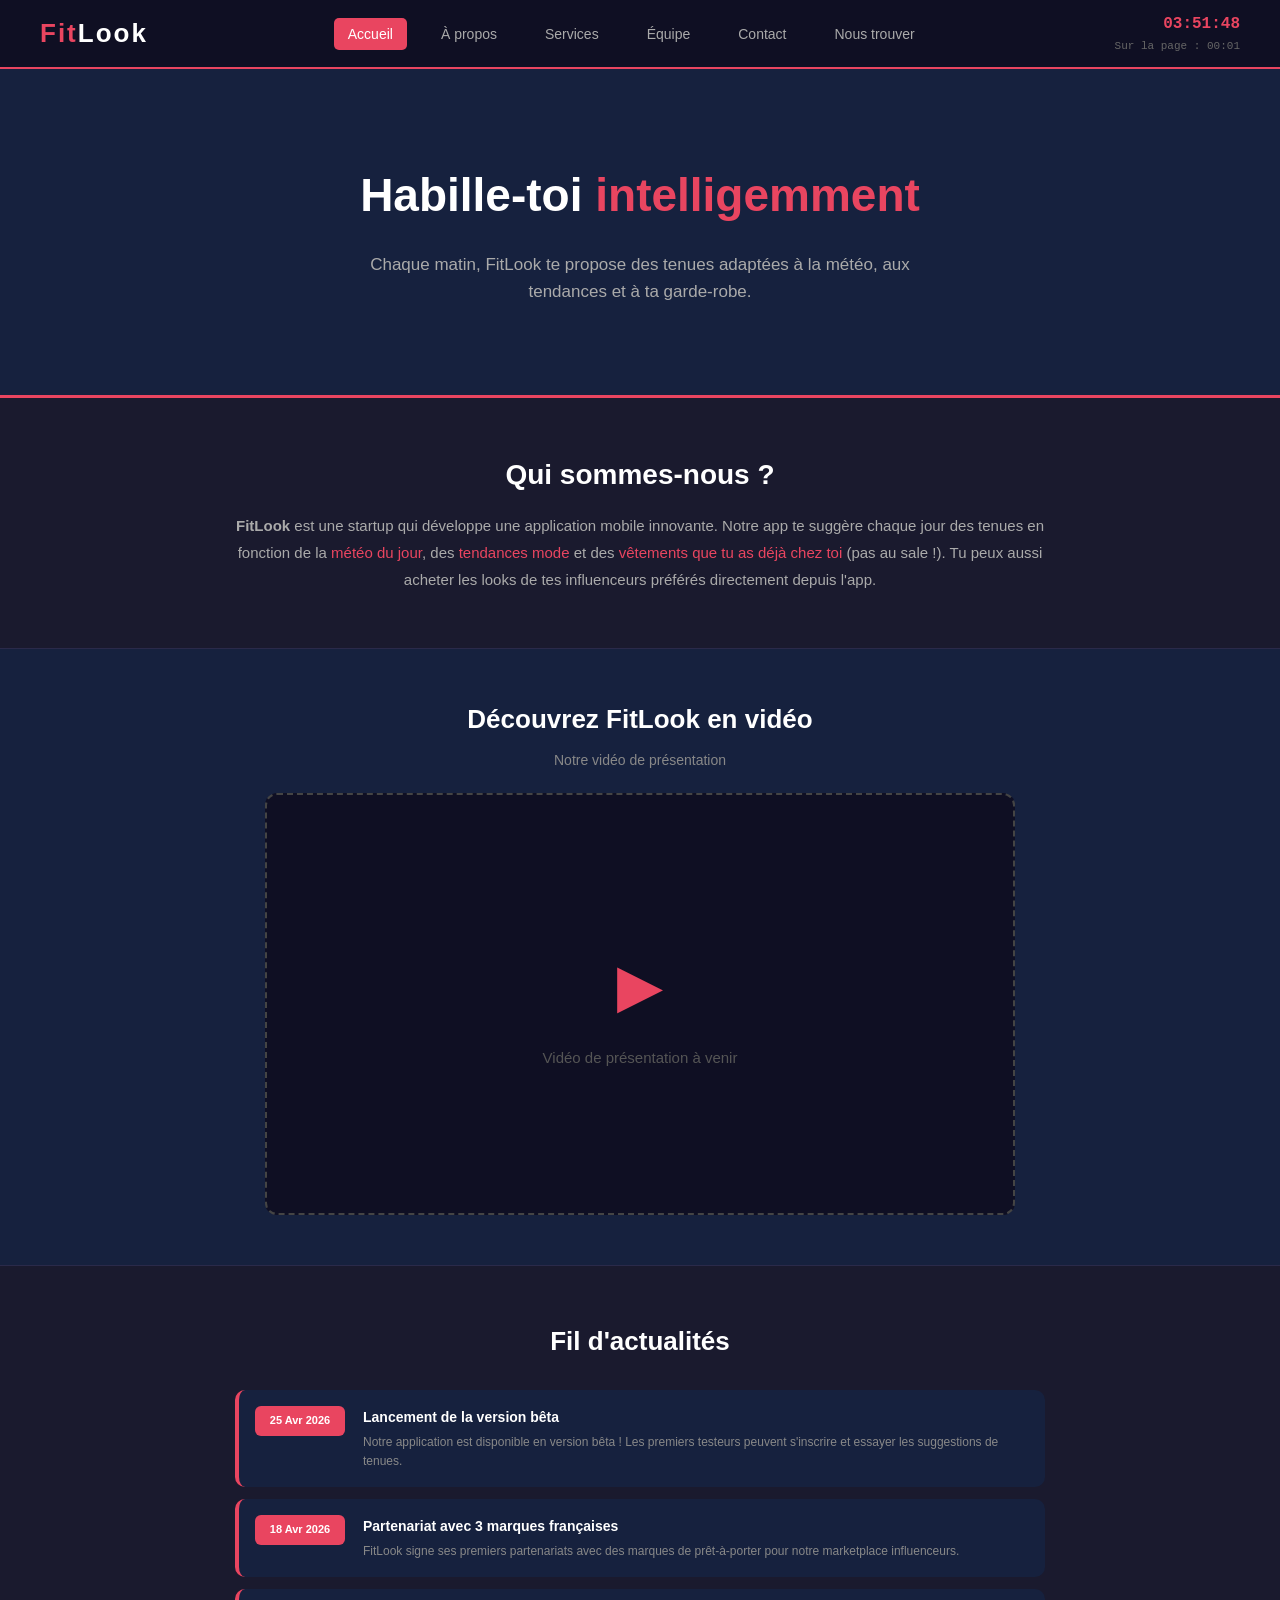
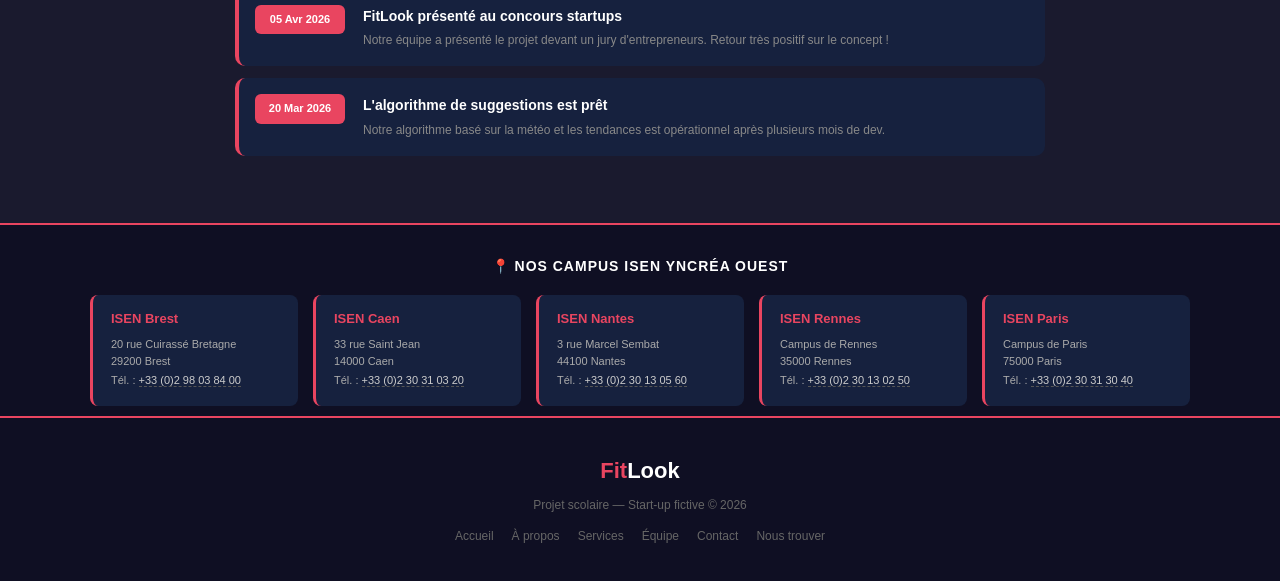
==== commit cf601088: "new" ====
--- a/index.html
+++ b/index.html
@@ -5,584 +5,6 @@
     <meta name="viewport" content="width=device-width, initial-scale=1.0">
     <title>FitLook - Accueil</title>
     <link rel="stylesheet" href="style.css">
-    <style>* { margin: 0; padding: 0; box-sizing: border-box; }
-
-body {
-    font-family: 'Segoe UI', Tahoma, Geneva, Verdana, sans-serif;
-    background-color: #1a1a2e;
-    color: #ccc;
-    line-height: 1.6;
-}
-
-a { text-decoration: none; color: inherit; }
-img { max-width: 100%; }
-
-/* --- HEADER --- */
-header {
-    background-color: #0f0f23;
-    padding: 12px 40px;
-    display: flex;
-    justify-content: space-between;
-    align-items: center;
-    position: sticky;
-    top: 0;
-    z-index: 100;
-    border-bottom: 2px solid #e94560;
-    flex-wrap: wrap;
-    gap: 10px;
-}
-
-.logo {
-    font-size: 26px;
-    font-weight: bold;
-    color: #e94560;
-    letter-spacing: 2px;
-    cursor: pointer;
-}
-.logo span { color: white; }
-
-nav ul { list-style: none; display: flex; gap: 20px; }
-nav ul li a {
-    color: #aaa;
-    font-size: 14px;
-    padding: 8px 14px;
-    border-radius: 5px;
-    transition: background-color 0.3s, color 0.3s;
-    cursor: pointer;
-}
-nav ul li a:hover { background-color: #e94560; color: white; }
-nav ul li a.active { background-color: #e94560; color: white; }
-
-/* horloge + chrono dans le header */
-.header-time {
-    display: flex;
-    flex-direction: column;
-    align-items: flex-end;
-    font-size: 12px;
-    color: #aaa;
-    min-width: 120px;
-}
-.header-time #horloge {
-    font-size: 16px;
-    font-weight: bold;
-    color: #e94560;
-    font-family: monospace;
-}
-.header-time #chrono {
-    font-size: 11px;
-    color: #666;
-    font-family: monospace;
-}
-
-/* --- LOADER OVERLAY --- */
-#loader-overlay {
-    display: none;
-    position: fixed;
-    top: 0; left: 0;
-    width: 100%; height: 100%;
-    background-color: rgba(15, 15, 35, 0.92);
-    z-index: 9999;
-    justify-content: center;
-    align-items: center;
-    flex-direction: column;
-    gap: 16px;
-}
-#loader-overlay.visible { display: flex; }
-
-/* Spinner CSS pur — pas de JS pour l'animation */
-.spinner {
-    width: 50px;
-    height: 50px;
-    border: 4px solid #2a2a4a;
-    border-top: 4px solid #e94560;
-    border-radius: 50%;
-    animation: spin 0.9s linear infinite;
-}
-@keyframes spin {
-    0%   { transform: rotate(0deg); }
-    100% { transform: rotate(360deg); }
-}
-
-#loader-overlay p {
-    color: #aaa;
-    font-size: 14px;
-    letter-spacing: 1px;
-}
-
-/* --- FOOTER --- */
-footer {
-    background-color: #0f0f23;
-    color: #666;
-    text-align: center;
-    padding: 35px 20px;
-    border-top: 2px solid #e94560;
-}
-.footer-brand { font-size: 22px; font-weight: bold; color: #e94560; margin-bottom: 8px; }
-.footer-brand span { color: white; }
-footer p { font-size: 12px; margin-top: 6px; }
-.footer-links { list-style: none; margin-top: 12px; display: flex; justify-content: center; gap: 18px; flex-wrap: wrap; }
-.footer-links a { color: #666; font-size: 12px; transition: color 0.3s; cursor: pointer; }
-.footer-links a:hover { color: #e94560; }
-
-/* --- HERO --- */
-.hero { background-color: #16213e; color: white; text-align: center; padding: 90px 20px; border-bottom: 3px solid #e94560; }
-.hero h1 { font-size: 46px; margin-bottom: 18px; }
-.hero h1 span { color: #e94560; }
-.hero p { font-size: 17px; color: #aaa; max-width: 620px; margin: 0 auto; }
-.accent { color: #e94560; }
-
-/* --- PRESENTATION --- */
-.presentation { max-width: 850px; margin: 0 auto; padding: 55px 20px; text-align: center; }
-.presentation h2 { font-size: 28px; margin-bottom: 14px; color: white; }
-.presentation p { font-size: 15px; color: #aaa; line-height: 1.8; }
-
-/* --- VIDEO --- */
-.video-section { background-color: #16213e; padding: 50px 20px; text-align: center; border-top: 1px solid #2a2a4a; border-bottom: 1px solid #2a2a4a; }
-.video-section h2 { font-size: 26px; margin-bottom: 8px; color: white; }
-.video-section > p { font-size: 14px; color: #888; margin-bottom: 22px; }
-.video-container { max-width: 750px; margin: 0 auto; background-color: #0f0f23; border-radius: 12px; overflow: hidden; aspect-ratio: 16 / 9; display: flex; align-items: center; justify-content: center; border: 2px dashed #444; }
-.video-container iframe { width: 100%; height: 100%; border: none; }
-.video-placeholder { color: #555; font-size: 15px; text-align: center; }
-.video-placeholder .play-icon { font-size: 60px; display: block; margin-bottom: 12px; color: #e94560; }
-
-/* --- NEWS --- */
-.news-section { max-width: 850px; margin: 0 auto; padding: 55px 20px; }
-.news-section h2 { text-align: center; font-size: 26px; margin-bottom: 28px; color: white; }
-.news-list { list-style: none; }
-.news-item { display: flex; gap: 18px; padding: 16px; margin-bottom: 12px; background-color: #16213e; border-radius: 10px; border-left: 4px solid #e94560; align-items: flex-start; transition: transform 0.2s; }
-.news-item:hover { transform: translateX(5px); }
-.news-date { background-color: #e94560; color: white; padding: 6px 12px; border-radius: 6px; font-size: 11px; font-weight: bold; white-space: nowrap; min-width: 90px; text-align: center; }
-.news-content h3 { font-size: 14px; color: white; margin-bottom: 4px; }
-.news-content p { font-size: 12px; color: #888; }
-
-/* --- PAGE HEADER --- */
-.page-header { background-color: #16213e; color: white; text-align: center; padding: 55px 20px; border-bottom: 3px solid #e94560; }
-.page-header h1 { font-size: 36px; margin-bottom: 8px; }
-.page-header p { color: #aaa; font-size: 15px; }
-
-/* --- CONTENT BLOCK --- */
-.content-block { max-width: 850px; margin: 0 auto; padding: 50px 20px; }
-.content-block h2 { font-size: 24px; margin-bottom: 14px; color: white; }
-.content-block p { font-size: 14px; color: #aaa; margin-bottom: 16px; line-height: 1.8; }
-.content-block ul { list-style: disc; margin-left: 25px; margin-bottom: 18px; }
-.content-block ul li { font-size: 14px; color: #aaa; margin-bottom: 8px; line-height: 1.7; }
-
-/* --- SECTIONS --- */
-.section { padding: 55px 40px; max-width: 1100px; margin: 0 auto; }
-.section-dark { background-color: #16213e; padding: 55px 40px; border-top: 1px solid #2a2a4a; border-bottom: 1px solid #2a2a4a; }
-.section-grey { background-color: #16213e; padding: 55px 40px; border-top: 1px solid #2a2a4a; }
-.section-title { text-align: center; font-size: 28px; margin-bottom: 10px; color: white; }
-.section-subtitle { text-align: center; font-size: 14px; color: #888; margin-bottom: 35px; }
-
-/* --- CARDS --- */
-.cards-container { display: flex; justify-content: center; gap: 25px; flex-wrap: wrap; max-width: 1100px; margin: 0 auto; }
-.card { background-color: #0f0f23; border-radius: 12px; padding: 30px 22px; width: 300px; text-align: center; border: 1px solid #2a2a4a; transition: transform 0.3s, border-color 0.3s; }
-.card:hover { transform: translateY(-6px); border-color: #e94560; }
-.card-icon { font-size: 40px; margin-bottom: 14px; }
-.card h3 { font-size: 17px; margin-bottom: 10px; color: #e94560; }
-.card p { font-size: 13px; color: #888; line-height: 1.6; }
-
-/* --- SERVICES --- */
-.services-list { max-width: 850px; margin: 0 auto; }
-.service-item { display: flex; gap: 20px; padding: 22px; margin-bottom: 14px; background-color: #16213e; border-radius: 10px; border-left: 4px solid #e94560; align-items: flex-start; transition: transform 0.2s; }
-.service-item:hover { transform: translateY(-3px); }
-.service-icon { font-size: 28px; width: 55px; height: 55px; background-color: #0f0f23; border-radius: 10px; display: flex; align-items: center; justify-content: center; flex-shrink: 0; border: 1px solid #e94560; }
-.service-info h3 { font-size: 16px; margin-bottom: 5px; color: white; }
-.service-info p { font-size: 13px; color: #888; line-height: 1.6; }
-.service-tag { display: inline-block; background-color: #e94560; color: white; font-size: 10px; padding: 3px 10px; border-radius: 20px; margin-top: 7px; }
-
-/* --- EQUIPE --- */
-.team-card { background-color: #0f0f23; border-radius: 12px; padding: 28px; width: 240px; text-align: center; border: 1px solid #2a2a4a; transition: transform 0.3s, border-color 0.3s; }
-.team-card:hover { transform: translateY(-5px); border-color: #e94560; }
-.team-photo { width: 110px; height: 110px; border-radius: 50%; background-color: #16213e; border: 3px dashed #444; margin: 0 auto 14px auto; display: flex; align-items: center; justify-content: center; color: #555; font-size: 11px; overflow: hidden; }
-.team-photo img { width: 100%; height: 100%; object-fit: cover; }
-.team-card h3 { font-size: 16px; margin-bottom: 4px; color: white; }
-.team-card .role { font-size: 12px; color: #e94560; font-weight: bold; margin-bottom: 8px; }
-.team-card p { font-size: 12px; color: #888; }
-
-/* --- FORM --- */
-.form-container { max-width: 550px; margin: 0 auto; background-color: #16213e; padding: 35px; border-radius: 12px; border: 1px solid #2a2a4a; }
-.form-group { margin-bottom: 18px; }
-.form-group label { display: block; margin-bottom: 7px; font-weight: bold; font-size: 13px; color: #ccc; }
-.form-group input, .form-group textarea, .form-group select { width: 100%; padding: 10px 14px; border: 2px solid #2a2a4a; border-radius: 8px; font-size: 13px; font-family: inherit; background-color: #0f0f23; color: white; transition: border-color 0.3s; }
-.form-group input:focus, .form-group textarea:focus, .form-group select:focus { border-color: #e94560; outline: none; }
-.form-group textarea { height: 120px; resize: vertical; }
-.form-group select option { background-color: #0f0f23; color: white; }
-.form-btn { background-color: #e94560; color: white; border: none; padding: 13px 38px; border-radius: 25px; font-size: 14px; font-weight: bold; cursor: pointer; transition: background-color 0.3s; display: block; margin: 0 auto; }
-.form-btn:hover { background-color: #c73652; }
-
-/* --- QUIZ --- */
-.game-section { max-width: 600px; margin: 0 auto; padding: 40px 20px; text-align: center; }
-.game-section h2 { font-size: 24px; margin-bottom: 10px; color: white; }
-.game-section > p { font-size: 13px; color: #888; margin-bottom: 22px; }
-.quiz-question { background-color: #0f0f23; padding: 18px; border-radius: 10px; margin-bottom: 12px; border: 1px solid #2a2a4a; text-align: left; }
-.quiz-question h3 { font-size: 14px; color: #ccc; margin-bottom: 12px; }
-.quiz-question label { display: block; padding: 7px 12px; margin-bottom: 4px; border-radius: 6px; font-size: 13px; color: #aaa; cursor: pointer; transition: background-color 0.2s; }
-.quiz-question label:hover { background-color: #16213e; color: white; }
-.quiz-question input[type="radio"] { margin-right: 8px; accent-color: #e94560; }
-#quiz-result { margin-top: 16px; padding: 15px; border-radius: 8px; font-size: 14px; font-weight: bold; display: none; }
-
-/* --- NOUS TROUVER --- */
-.coordonnees { max-width: 600px; margin: 0 auto; padding: 40px 20px; text-align: center; }
-.coordonnees h2 { font-size: 26px; margin-bottom: 20px; color: white; }
-.coord-item { display: flex; align-items: center; justify-content: center; gap: 12px; margin-bottom: 12px; font-size: 14px; color: #aaa; }
-.coord-icon { font-size: 22px; }
-.map-section { max-width: 900px; margin: 0 auto; padding: 40px 20px; }
-.map-section h2 { text-align: center; font-size: 26px; margin-bottom: 22px; color: white; }
-.map-container { border-radius: 12px; overflow: hidden; border: 2px solid #2a2a4a; }
-.map-container iframe { width: 100%; height: 420px; border: none; }
-
-/* --- ABONNEMENTS --- */
-.abos-section { padding: 60px 40px; background-color: #16213e; border-top: 1px solid #2a2a4a; }
-.abos-section .section-title { color: white; }
-.abos-container { display: flex; justify-content: center; gap: 25px; flex-wrap: wrap; max-width: 1100px; margin: 30px auto 0; }
-.abo-card { background-color: #0f0f23; border-radius: 12px; padding: 35px 28px; width: 290px; text-align: center; border: 2px solid #2a2a4a; transition: transform 0.3s, border-color 0.3s; position: relative; }
-.abo-card:hover { transform: translateY(-8px); border-color: #e94560; }
-.abo-card.featured { border-color: #e94560; }
-.abo-card.featured::before { content: "POPULAIRE"; position: absolute; top: -12px; left: 50%; transform: translateX(-50%); background-color: #e94560; color: white; font-size: 10px; font-weight: bold; padding: 4px 12px; border-radius: 12px; }
-.abo-card h3 { font-size: 20px; color: white; margin-bottom: 8px; }
-.abo-card .abo-prix { font-size: 32px; font-weight: bold; color: #e94560; margin-bottom: 4px; }
-.abo-card .abo-prix small { font-size: 13px; color: #888; font-weight: normal; }
-.abo-card .abo-desc { font-size: 12px; color: #888; margin-bottom: 18px; }
-.abo-card ul { list-style: none; text-align: left; margin-bottom: 22px; }
-.abo-card ul li { font-size: 12px; color: #aaa; padding: 5px 0; border-bottom: 1px solid #1a1a2e; }
-.abo-card ul li::before { content: "✓ "; color: #e94560; font-weight: bold; }
-.abo-card .abo-btn { background-color: #e94560; color: white; border: none; padding: 11px 24px; border-radius: 22px; font-size: 13px; font-weight: bold; cursor: pointer; transition: background-color 0.3s; width: 100%; }
-.abo-card .abo-btn:hover { background-color: #c73652; }
-
-/* --- FILTRES PRODUITS --- */
-.filtres-section { max-width: 1000px; margin: 40px auto 0; padding: 0 20px; }
-.filtres-container { background-color: #16213e; padding: 22px; border-radius: 12px; border: 1px solid #2a2a4a; }
-.filtres-container h3 { color: white; font-size: 16px; margin-bottom: 14px; }
-.filtres-form { display: flex; gap: 12px; flex-wrap: wrap; align-items: flex-end; }
-.filtre-group { display: flex; flex-direction: column; flex: 1; min-width: 140px; }
-.filtre-group label { color: #aaa; font-size: 11px; margin-bottom: 4px; }
-.filtre-group input, .filtre-group select { padding: 8px 10px; border: 1px solid #2a2a4a; border-radius: 6px; background-color: #0f0f23; color: white; font-size: 12px; font-family: inherit; }
-.filtre-group input:focus, .filtre-group select:focus { border-color: #e94560; outline: none; }
-.filtres-btns { display: flex; gap: 8px; }
-.filtre-btn { padding: 8px 18px; border-radius: 6px; border: none; cursor: pointer; font-size: 12px; font-weight: bold; }
-.filtre-btn.apply { background-color: #e94560; color: white; }
-.filtre-btn.reset { background-color: #2a2a4a; color: #ccc; }
-
-/* --- PRODUITS GRID --- */
-.produits-grid { display: grid; grid-template-columns: repeat(auto-fill, minmax(260px, 1fr)); gap: 20px; max-width: 1100px; margin: 30px auto; padding: 0 20px; }
-.produit-card { background-color: #16213e; border-radius: 12px; overflow: hidden; border: 1px solid #2a2a4a; transition: transform 0.3s, border-color 0.3s; }
-.produit-card:hover { transform: translateY(-4px); border-color: #e94560; }
-.produit-image { width: 100%; height: 180px; background-color: #0f0f23; display: flex; align-items: center; justify-content: center; cursor: pointer; font-size: 70px; user-select: none; }
-.produit-info { padding: 16px; }
-.produit-info h3 { color: white; font-size: 15px; margin-bottom: 6px; }
-.produit-theme { display: inline-block; background-color: #2a2a4a; color: #aaa; font-size: 10px; padding: 2px 8px; border-radius: 10px; margin-bottom: 8px; }
-.produit-info p { color: #888; font-size: 12px; margin-bottom: 10px; line-height: 1.5; min-height: 36px; }
-.produit-footer { display: flex; justify-content: space-between; align-items: center; }
-.produit-prix { color: #e94560; font-size: 18px; font-weight: bold; }
-.produit-date { color: #555; font-size: 10px; }
-.btn-acheter { background-color: #e94560; color: white; border: none; padding: 8px 16px; border-radius: 18px; font-size: 12px; font-weight: bold; cursor: pointer; transition: background-color 0.3s; width: 100%; margin-top: 8px; }
-.btn-acheter:hover { background-color: #c73652; }
-
-.no-result { text-align: center; color: #888; padding: 40px; font-size: 14px; }
-
-/* --- BANDEAU ACHAT (canvas) --- */
-#achat-bandeau { display: none; position: fixed; top: 90px; left: 50%; transform: translateX(-50%); z-index: 8000; }
-#achat-bandeau.visible { display: block; animation: slideIn 0.4s ease-out; }
-@keyframes slideIn { from { opacity: 0; transform: translate(-50%, -20px); } to { opacity: 1; transform: translate(-50%, 0); } }
-
-/* --- BOUTON RETOUR HAUT --- */
-.btn-retour-haut { display: block; margin: 30px auto 0; width: 55px; height: 55px; background-color: #e94560; border: none; border-radius: 50%; cursor: pointer; color: white; font-size: 24px; font-weight: bold; box-shadow: 0 4px 14px rgba(233, 69, 96, 0.4); transition: transform 0.3s, background-color 0.3s; }
-.btn-retour-haut:hover { background-color: #c73652; transform: translateY(-3px); }
-
-/* --- BOUTON MODE EDITION --- */
-.btn-mode-edition {
-    position: absolute;
-    top: 90px;
-    right: 30px;
-    background-color: #2a2a4a;
-    color: #ccc;
-    border: 2px solid #444;
-    padding: 10px 20px;
-    border-radius: 25px;
-    font-size: 13px;
-    font-weight: bold;
-    cursor: pointer;
-    z-index: 50;
-    transition: background-color 0.3s, color 0.3s, border-color 0.3s;
-}
-.btn-mode-edition:hover { border-color: #e94560; }
-.btn-mode-edition.actif { background-color: #4caf50; color: white; border-color: #4caf50; }
-.btn-mode-edition.actif:hover { background-color: #45a049; }
-
-/* --- BOUTON AJOUTER MEMBRE --- */
-.btn-ajouter-membre {
-    display: none;
-    margin: 0 auto 30px auto;
-    background-color: #4caf50;
-    color: white;
-    border: none;
-    padding: 12px 28px;
-    border-radius: 25px;
-    font-size: 14px;
-    font-weight: bold;
-    cursor: pointer;
-    transition: background-color 0.3s;
-}
-.btn-ajouter-membre:hover { background-color: #45a049; }
-body.mode-edition .btn-ajouter-membre { display: block; }
-
-/* --- PHOTO AVEC GRATTAGE (CSS pur) --- */
-.team-photo {
-    position: relative;
-    overflow: hidden;
-}
-.team-photo .photo-reelle {
-    position: absolute;
-    top: 0; left: 0;
-    width: 100%; height: 100%;
-    background: linear-gradient(135deg, #e94560, #c73652);
-    display: flex;
-    align-items: center;
-    justify-content: center;
-    color: white;
-    font-size: 32px;
-    font-weight: bold;
-    z-index: 1;
-}
-.team-photo .photo-reelle img { width: 100%; height: 100%; object-fit: cover; }
-
-/* La couche grise opaque que l'on gratte au hover */
-.team-photo .grattage {
-    position: absolute;
-    top: 0; left: 0;
-    width: 100%; height: 100%;
-    background-color: #555;
-    background-image: repeating-linear-gradient(
-        45deg,
-        #666 0px,
-        #666 4px,
-        #555 4px,
-        #555 8px
-    );
-    z-index: 2;
-    display: flex;
-    align-items: center;
-    justify-content: center;
-    color: #ccc;
-    font-size: 10px;
-    transition: opacity 0.5s ease-out, transform 0.5s ease-out;
-}
-.team-photo:hover .grattage {
-    opacity: 0;
-    transform: scale(1.3);
-}
-
-/* --- NOM EDITABLE en mode édition --- */
-.team-card .nom-edit {
-    display: none;
-    width: 100%;
-    padding: 6px 10px;
-    border: 2px solid #e94560;
-    border-radius: 6px;
-    background-color: #0f0f23;
-    color: white;
-    font-size: 15px;
-    text-align: center;
-    margin-bottom: 4px;
-    font-family: inherit;
-}
-body.mode-edition .team-card h3 { display: none; }
-body.mode-edition .team-card .nom-edit { display: block; }
-
-/* --- BOUTON SUPPRIMER MEMBRE (poubelle) --- */
-.btn-supprimer {
-    display: none;
-    position: absolute;
-    top: 8px;
-    right: 8px;
-    width: 28px;
-    height: 28px;
-    background-color: #e94560;
-    color: white;
-    border: none;
-    border-radius: 50%;
-    cursor: pointer;
-    font-size: 14px;
-    line-height: 1;
-}
-.btn-supprimer:hover { background-color: #c73652; }
-.team-card { position: relative; }
-body.mode-edition .team-card .btn-supprimer { display: block; }
-
-/* La page Equipe doit être en position relative pour le bouton absolute */
-.equipe-page { position: relative; }
-
-/* --- FOOTER CAMPUS ISEN --- */
-.campus-section {
-    background-color: #0f0f23;
-    border-top: 2px solid #e94560;
-    padding: 30px 20px 10px 20px;
-}
-.campus-section h3 {
-    color: white;
-    font-size: 14px;
-    text-align: center;
-    margin-bottom: 18px;
-    letter-spacing: 1px;
-}
-.campus-container {
-    display: flex;
-    justify-content: center;
-    gap: 15px;
-    flex-wrap: wrap;
-    max-width: 1100px;
-    margin: 0 auto;
-}
-.campus-card {
-    background-color: #16213e;
-    padding: 14px 18px;
-    border-radius: 8px;
-    border-left: 3px solid #e94560;
-    min-width: 180px;
-    flex: 1;
-    max-width: 210px;
-}
-.campus-card h4 {
-    color: #e94560;
-    font-size: 13px;
-    margin-bottom: 6px;
-}
-.campus-card p {
-    color: #aaa;
-    font-size: 11px;
-    margin: 3px 0;
-    line-height: 1.5;
-}
-.tel-link {
-    color: #ccc;
-    cursor: pointer;
-    user-select: all;
-    border-bottom: 1px dashed #555;
-    transition: color 0.2s;
-}
-.tel-link:hover {
-    color: #e94560;
-}
-
-/* ==============================
-   RESPONSIVE - media queries
-   ============================== */
-
-/* Tablette : écran < 900px */
-@media (max-width: 900px) {
-    header {
-        flex-direction: column;
-        gap: 10px;
-        padding: 12px 20px;
-    }
-    nav ul {
-        flex-wrap: wrap;
-        justify-content: center;
-        gap: 8px;
-    }
-    .hero h1 { font-size: 32px; }
-    .presentation { padding: 35px 15px; }
-    .cards-container { gap: 18px; }
-    .card { width: 260px; }
-    .team-card { width: 200px; }
-    .abos-container { gap: 20px; }
-    .abo-card { max-width: 280px; }
-    .campus-container { gap: 10px; }
-    .campus-card { min-width: 140px; max-width: 180px; }
-    .section { padding: 40px 20px; }
-    .section-dark { padding: 40px 20px; }
-    .section-grey { padding: 40px 20px; }
-}
-
-/* Mobile : écran < 600px */
-@media (max-width: 600px) {
-    header { padding: 10px 15px; }
-    .logo { font-size: 20px; }
-    nav ul li a { font-size: 12px; padding: 6px 8px; }
-    .hero { padding: 50px 15px; }
-    .hero h1 { font-size: 26px; }
-    .hero p { font-size: 14px; }
-    .page-header h1 { font-size: 26px; }
-    .cards-container { flex-direction: column; align-items: center; }
-    .card { width: 90%; }
-    .team-card { width: 90%; }
-    .abos-container { flex-direction: column; align-items: center; }
-    .abo-card { max-width: 90%; width: 90%; }
-    .campus-container { flex-direction: column; align-items: center; }
-    .campus-card { max-width: 90%; width: 90%; }
-    .produits-grid { grid-template-columns: 1fr; }
-    .filtres-form { flex-direction: column; }
-    .form-container { padding: 20px; }
-    .service-item { flex-direction: column; }
-    .content-block { padding: 30px 15px; }
-    .footer-links { gap: 10px; }
-    .header-time { font-size: 10px; }
-    #horloge { font-size: 14px; }
-}
-
-/* ==============================
-   MODALES - fiches membres equipe
-   ============================== */
-.modal-overlay {
-    display: none;
-    position: fixed;
-    top: 0; left: 0;
-    width: 100%; height: 100%;
-    background-color: rgba(0, 0, 0, 0.75);
-    z-index: 5000;
-    justify-content: center;
-    align-items: center;
-}
-.modal-overlay.visible {
-    display: flex;
-}
-.modal-box {
-    background-color: #16213e;
-    border: 2px solid #e94560;
-    border-radius: 14px;
-    padding: 35px;
-    max-width: 420px;
-    width: 90%;
-    text-align: center;
-    position: relative;
-    animation: fadeIn 0.25s ease-out;
-}
-@keyframes fadeIn {
-    from { opacity: 0; transform: scale(0.9); }
-    to   { opacity: 1; transform: scale(1); }
-}
-.modal-close {
-    position: absolute;
-    top: 12px; right: 15px;
-    background: none;
-    border: none;
-    color: #aaa;
-    font-size: 22px;
-    cursor: pointer;
-    line-height: 1;
-}
-.modal-close:hover { color: #e94560; }
-.modal-photo {
-    width: 100px;
-    height: 100px;
-    border-radius: 50%;
-    background-color: #0f0f23;
-    border: 3px dashed #555;
-    margin: 0 auto 15px auto;
-    display: flex;
-    align-items: center;
-    justify-content: center;
-    color: #555;
-    font-size: 11px;
-}
-.modal-box h2 { color: white; font-size: 20px; margin-bottom: 4px; }
-.modal-box .modal-role { color: #e94560; font-size: 13px; font-weight: bold; margin-bottom: 12px; }
-.modal-box p { color: #aaa; font-size: 13px; line-height: 1.7; }
-
-/* curseur pointer sur les cartes équipe pour indiquer qu'elles sont cliquables */
-.team-card { cursor: pointer; }
-</style>
 </head>
 <body>
     <!-- LOADER (CSS spinner, affiché pendant 2s de navigation) -->
@@ -597,7 +19,7 @@
             <ul>
                 <li><a href="index.html" class="active" target="_blank" rel="noopener">Accueil</a></li>
                 <li><a href="apropos.html" target="_blank" rel="noopener">À propos</a></li>
-                <li><a href="services.html" target="_blank" rel="noopener">Services</a></li>
+                <li><a href="produits.html" target="_blank" rel="noopener">Services</a></li>
                 <li><a href="equipe.html" target="_blank" rel="noopener">Équipe</a></li>
                 <li><a href="contact.html" target="_blank" rel="noopener">Contact</a></li>
                 <li><a href="nous-trouver.html" target="_blank" rel="noopener">Nous trouver</a></li>
@@ -704,7 +126,7 @@
         <div class="footer-links">
             <a href="index.html" target="_blank" rel="noopener" target="_blank" rel="noopener">Accueil</a>
             <a href="apropos.html" target="_blank" rel="noopener" target="_blank" rel="noopener">À propos</a>
-            <a href="services.html" target="_blank" rel="noopener" target="_blank" rel="noopener">Services</a>
+            <a href="produits.html" target="_blank" rel="noopener" target="_blank" rel="noopener">Services</a>
             <a href="equipe.html" target="_blank" rel="noopener" target="_blank" rel="noopener">Équipe</a>
             <a href="contact.html" target="_blank" rel="noopener" target="_blank" rel="noopener">Contact</a>
             <a href="nous-trouver.html" target="_blank" rel="noopener" target="_blank" rel="noopener">Nous trouver</a>
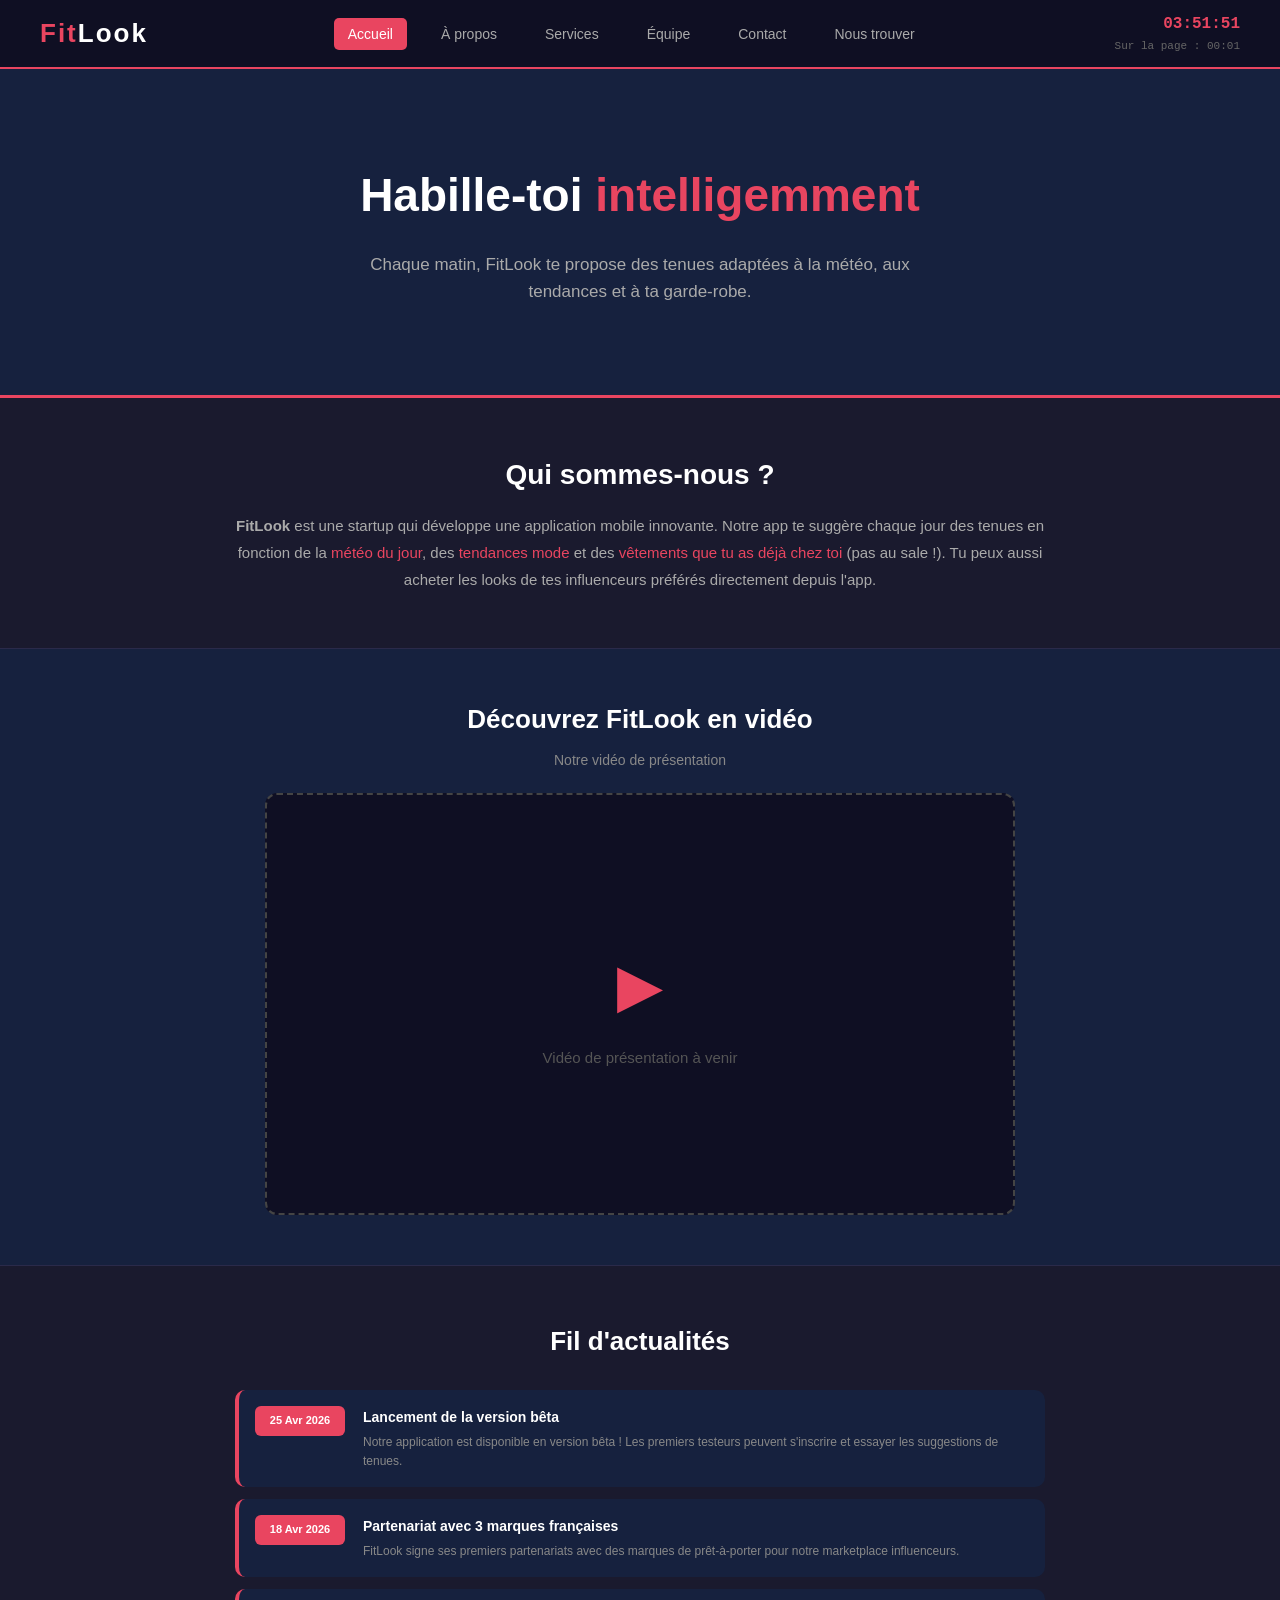
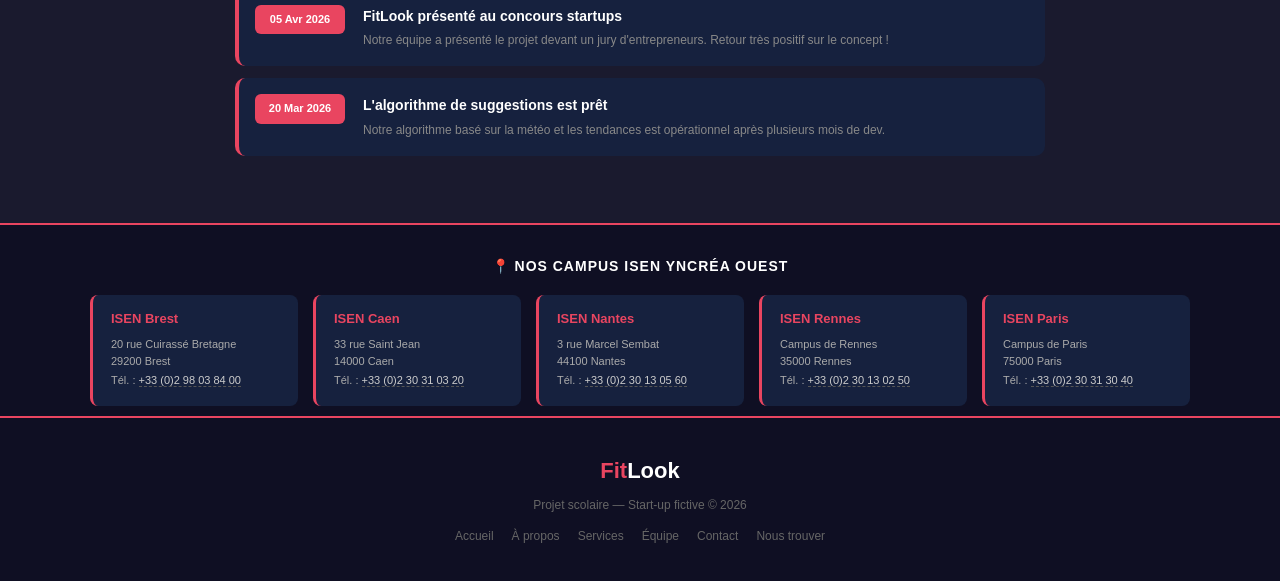
==== commit 54b9002d: "service js et html" ====
--- a/index.html
+++ b/index.html
@@ -7,12 +7,10 @@
     <link rel="stylesheet" href="style.css">
 </head>
 <body>
-    <!-- LOADER (CSS spinner, affiché pendant 2s de navigation) -->
     <div id="loader-overlay">
         <div class="spinner"></div>
         <p>Chargement en cours...</p>
     </div>
-
     <header>
         <div class="logo">Fit<span>Look</span></div>
         <nav>
--- a/style.css
+++ b/style.css
@@ -10,7 +10,7 @@
 a { text-decoration: none; color: inherit; }
 img { max-width: 100%; }
 
-/* --- HEADER --- */
+
 header {
     background-color: #0f0f23;
     padding: 12px 40px;
@@ -67,7 +67,7 @@
     font-family: monospace;
 }
 
-/* --- LOADER OVERLAY --- */
+/*loader*/
 #loader-overlay {
     display: none;
     position: fixed;
@@ -82,7 +82,7 @@
 }
 #loader-overlay.visible { display: flex; }
 
-/* Spinner CSS pur — pas de JS pour l'animation */
+/* spinner*/
 .spinner {
     width: 50px;
     height: 50px;
@@ -102,7 +102,7 @@
     letter-spacing: 1px;
 }
 
-/* --- FOOTER --- */
+/*FOOTER */
 footer {
     background-color: #0f0f23;
     color: #666;
@@ -117,19 +117,19 @@
 .footer-links a { color: #666; font-size: 12px; transition: color 0.3s; cursor: pointer; }
 .footer-links a:hover { color: #e94560; }
 
-/* --- HERO --- */
+/*HERO */
 .hero { background-color: #16213e; color: white; text-align: center; padding: 90px 20px; border-bottom: 3px solid #e94560; }
 .hero h1 { font-size: 46px; margin-bottom: 18px; }
 .hero h1 span { color: #e94560; }
 .hero p { font-size: 17px; color: #aaa; max-width: 620px; margin: 0 auto; }
 .accent { color: #e94560; }
 
-/* --- PRESENTATION --- */
+/* PRESENTATION */
 .presentation { max-width: 850px; margin: 0 auto; padding: 55px 20px; text-align: center; }
 .presentation h2 { font-size: 28px; margin-bottom: 14px; color: white; }
 .presentation p { font-size: 15px; color: #aaa; line-height: 1.8; }
 
-/* --- VIDEO --- */
+/*VIDEO */
 .video-section { background-color: #16213e; padding: 50px 20px; text-align: center; border-top: 1px solid #2a2a4a; border-bottom: 1px solid #2a2a4a; }
 .video-section h2 { font-size: 26px; margin-bottom: 8px; color: white; }
 .video-section > p { font-size: 14px; color: #888; margin-bottom: 22px; }
@@ -138,7 +138,7 @@
 .video-placeholder { color: #555; font-size: 15px; text-align: center; }
 .video-placeholder .play-icon { font-size: 60px; display: block; margin-bottom: 12px; color: #e94560; }
 
-/* --- NEWS --- */
+/* NEWS */
 .news-section { max-width: 850px; margin: 0 auto; padding: 55px 20px; }
 .news-section h2 { text-align: center; font-size: 26px; margin-bottom: 28px; color: white; }
 .news-list { list-style: none; }
@@ -148,26 +148,26 @@
 .news-content h3 { font-size: 14px; color: white; margin-bottom: 4px; }
 .news-content p { font-size: 12px; color: #888; }
 
-/* --- PAGE HEADER --- */
+/*PAGE HEADER*/
 .page-header { background-color: #16213e; color: white; text-align: center; padding: 55px 20px; border-bottom: 3px solid #e94560; }
 .page-header h1 { font-size: 36px; margin-bottom: 8px; }
 .page-header p { color: #aaa; font-size: 15px; }
 
-/* --- CONTENT BLOCK --- */
+/*CONTENT BLOCK  */
 .content-block { max-width: 850px; margin: 0 auto; padding: 50px 20px; }
 .content-block h2 { font-size: 24px; margin-bottom: 14px; color: white; }
 .content-block p { font-size: 14px; color: #aaa; margin-bottom: 16px; line-height: 1.8; }
 .content-block ul { list-style: disc; margin-left: 25px; margin-bottom: 18px; }
 .content-block ul li { font-size: 14px; color: #aaa; margin-bottom: 8px; line-height: 1.7; }
 
-/* --- SECTIONS --- */
+/*SECTIONS*/
 .section { padding: 55px 40px; max-width: 1100px; margin: 0 auto; }
 .section-dark { background-color: #16213e; padding: 55px 40px; border-top: 1px solid #2a2a4a; border-bottom: 1px solid #2a2a4a; }
 .section-grey { background-color: #16213e; padding: 55px 40px; border-top: 1px solid #2a2a4a; }
 .section-title { text-align: center; font-size: 28px; margin-bottom: 10px; color: white; }
 .section-subtitle { text-align: center; font-size: 14px; color: #888; margin-bottom: 35px; }
 
-/* --- CARDS --- */
+/*CARDS */
 .cards-container { display: flex; justify-content: center; gap: 25px; flex-wrap: wrap; max-width: 1100px; margin: 0 auto; }
 .card { background-color: #0f0f23; border-radius: 12px; padding: 30px 22px; width: 300px; text-align: center; border: 1px solid #2a2a4a; transition: transform 0.3s, border-color 0.3s; }
 .card:hover { transform: translateY(-6px); border-color: #e94560; }
@@ -175,7 +175,7 @@
 .card h3 { font-size: 17px; margin-bottom: 10px; color: #e94560; }
 .card p { font-size: 13px; color: #888; line-height: 1.6; }
 
-/* --- SERVICES --- */
+/* SERVICES*/
 .services-list { max-width: 850px; margin: 0 auto; }
 .service-item { display: flex; gap: 20px; padding: 22px; margin-bottom: 14px; background-color: #16213e; border-radius: 10px; border-left: 4px solid #e94560; align-items: flex-start; transition: transform 0.2s; }
 .service-item:hover { transform: translateY(-3px); }
@@ -184,7 +184,7 @@
 .service-info p { font-size: 13px; color: #888; line-height: 1.6; }
 .service-tag { display: inline-block; background-color: #e94560; color: white; font-size: 10px; padding: 3px 10px; border-radius: 20px; margin-top: 7px; }
 
-/* --- EQUIPE --- */
+/* EQUIPE */
 .team-card { background-color: #0f0f23; border-radius: 12px; padding: 28px; width: 240px; text-align: center; border: 1px solid #2a2a4a; transition: transform 0.3s, border-color 0.3s; }
 .team-card:hover { transform: translateY(-5px); border-color: #e94560; }
 .team-photo { width: 110px; height: 110px; border-radius: 50%; background-color: #16213e; border: 3px dashed #444; margin: 0 auto 14px auto; display: flex; align-items: center; justify-content: center; color: #555; font-size: 11px; overflow: hidden; }
@@ -193,7 +193,7 @@
 .team-card .role { font-size: 12px; color: #e94560; font-weight: bold; margin-bottom: 8px; }
 .team-card p { font-size: 12px; color: #888; }
 
-/* --- FORM --- */
+/* FORM  */
 .form-container { max-width: 550px; margin: 0 auto; background-color: #16213e; padding: 35px; border-radius: 12px; border: 1px solid #2a2a4a; }
 .form-group { margin-bottom: 18px; }
 .form-group label { display: block; margin-bottom: 7px; font-weight: bold; font-size: 13px; color: #ccc; }
@@ -204,7 +204,7 @@
 .form-btn { background-color: #e94560; color: white; border: none; padding: 13px 38px; border-radius: 25px; font-size: 14px; font-weight: bold; cursor: pointer; transition: background-color 0.3s; display: block; margin: 0 auto; }
 .form-btn:hover { background-color: #c73652; }
 
-/* --- QUIZ --- */
+/* QUIZ  */
 .game-section { max-width: 600px; margin: 0 auto; padding: 40px 20px; text-align: center; }
 .game-section h2 { font-size: 24px; margin-bottom: 10px; color: white; }
 .game-section > p { font-size: 13px; color: #888; margin-bottom: 22px; }
@@ -215,7 +215,7 @@
 .quiz-question input[type="radio"] { margin-right: 8px; accent-color: #e94560; }
 #quiz-result { margin-top: 16px; padding: 15px; border-radius: 8px; font-size: 14px; font-weight: bold; display: none; }
 
-/* --- NOUS TROUVER --- */
+/* NOUS TROUVER */
 .coordonnees { max-width: 600px; margin: 0 auto; padding: 40px 20px; text-align: center; }
 .coordonnees h2 { font-size: 26px; margin-bottom: 20px; color: white; }
 .coord-item { display: flex; align-items: center; justify-content: center; gap: 12px; margin-bottom: 12px; font-size: 14px; color: #aaa; }
@@ -225,7 +225,7 @@
 .map-container { border-radius: 12px; overflow: hidden; border: 2px solid #2a2a4a; }
 .map-container iframe { width: 100%; height: 420px; border: none; }
 
-/* --- ABONNEMENTS --- */
+/* ABONNEMENTS  */
 .abos-section { padding: 60px 40px; background-color: #16213e; border-top: 1px solid #2a2a4a; }
 .abos-section .section-title { color: white; }
 .abos-container { display: flex; justify-content: center; gap: 25px; flex-wrap: wrap; max-width: 1100px; margin: 30px auto 0; }
@@ -243,7 +243,7 @@
 .abo-card .abo-btn { background-color: #e94560; color: white; border: none; padding: 11px 24px; border-radius: 22px; font-size: 13px; font-weight: bold; cursor: pointer; transition: background-color 0.3s; width: 100%; }
 .abo-card .abo-btn:hover { background-color: #c73652; }
 
-/* --- FILTRES PRODUITS --- */
+/*  FILTRES PRODUITS */
 .filtres-section { max-width: 1000px; margin: 40px auto 0; padding: 0 20px; }
 .filtres-container { background-color: #16213e; padding: 22px; border-radius: 12px; border: 1px solid #2a2a4a; }
 .filtres-container h3 { color: white; font-size: 16px; margin-bottom: 14px; }
@@ -257,11 +257,12 @@
 .filtre-btn.apply { background-color: #e94560; color: white; }
 .filtre-btn.reset { background-color: #2a2a4a; color: #ccc; }
 
-/* --- PRODUITS GRID --- */
+/* PRODUITS GRID */
 .produits-grid { display: grid; grid-template-columns: repeat(auto-fill, minmax(260px, 1fr)); gap: 20px; max-width: 1100px; margin: 30px auto; padding: 0 20px; }
 .produit-card { background-color: #16213e; border-radius: 12px; overflow: hidden; border: 1px solid #2a2a4a; transition: transform 0.3s, border-color 0.3s; }
 .produit-card:hover { transform: translateY(-4px); border-color: #e94560; }
-.produit-image { width: 100%; height: 180px; background-color: #0f0f23; display: flex; align-items: center; justify-content: center; cursor: pointer; font-size: 70px; user-select: none; }
+.produit-image{width:100%;height:220px;background-color:#0f0f23;overflow:hidden;position:relative;user-select:none;}
+.produit-image img{width:100%;height:100%;object-fit:cover;object-position:center;display:block;}
 .produit-info { padding: 16px; }
 .produit-info h3 { color: white; font-size: 15px; margin-bottom: 6px; }
 .produit-theme { display: inline-block; background-color: #2a2a4a; color: #aaa; font-size: 10px; padding: 2px 8px; border-radius: 10px; margin-bottom: 8px; }
@@ -274,16 +275,16 @@
 
 .no-result { text-align: center; color: #888; padding: 40px; font-size: 14px; }
 
-/* --- BANDEAU ACHAT (canvas) --- */
+/*  BANDEAU ACHAT*/
 #achat-bandeau { display: none; position: fixed; top: 90px; left: 50%; transform: translateX(-50%); z-index: 8000; }
 #achat-bandeau.visible { display: block; animation: slideIn 0.4s ease-out; }
 @keyframes slideIn { from { opacity: 0; transform: translate(-50%, -20px); } to { opacity: 1; transform: translate(-50%, 0); } }
 
-/* --- BOUTON RETOUR HAUT --- */
+/* BOUTON RETOUR HAUT */
 .btn-retour-haut { display: block; margin: 30px auto 0; width: 55px; height: 55px; background-color: #e94560; border: none; border-radius: 50%; cursor: pointer; color: white; font-size: 24px; font-weight: bold; box-shadow: 0 4px 14px rgba(233, 69, 96, 0.4); transition: transform 0.3s, background-color 0.3s; }
 .btn-retour-haut:hover { background-color: #c73652; transform: translateY(-3px); }
 
-/* --- BOUTON MODE EDITION --- */
+/*  BOUTON MODE EDITION  */
 .btn-mode-edition {
     position: absolute;
     top: 90px;
@@ -303,7 +304,7 @@
 .btn-mode-edition.actif { background-color: #4caf50; color: white; border-color: #4caf50; }
 .btn-mode-edition.actif:hover { background-color: #45a049; }
 
-/* --- BOUTON AJOUTER MEMBRE --- */
+/*  BOUTON AJOUTER MEMBRE  */
 .btn-ajouter-membre {
     display: none;
     margin: 0 auto 30px auto;
@@ -320,7 +321,7 @@
 .btn-ajouter-membre:hover { background-color: #45a049; }
 body.mode-edition .btn-ajouter-membre { display: block; }
 
-/* --- PHOTO AVEC GRATTAGE (CSS pur) --- */
+/*  PHOTO AVEC GRATTAGE (CSS pur) */
 .team-photo {
     position: relative;
     overflow: hidden;
@@ -340,7 +341,7 @@
 }
 .team-photo .photo-reelle img { width: 100%; height: 100%; object-fit: cover; }
 
-/* La couche grise opaque que l'on gratte au hover */
+/* La couche grise pour les photos */
 .team-photo .grattage {
     position: absolute;
     top: 0; left: 0;
@@ -366,7 +367,7 @@
     transform: scale(1.3);
 }
 
-/* --- NOM EDITABLE en mode édition --- */
+/* nom edita */
 .team-card .nom-edit {
     display: none;
     width: 100%;
@@ -383,7 +384,7 @@
 body.mode-edition .team-card h3 { display: none; }
 body.mode-edition .team-card .nom-edit { display: block; }
 
-/* --- BOUTON SUPPRIMER MEMBRE (poubelle) --- */
+/* btn supp */
 .btn-supprimer {
     display: none;
     position: absolute;
@@ -403,10 +404,9 @@
 .team-card { position: relative; }
 body.mode-edition .team-card .btn-supprimer { display: block; }
 
-/* La page Equipe doit être en position relative pour le bouton absolute */
 .equipe-page { position: relative; }
 
-/* --- FOOTER CAMPUS ISEN --- */
+/* FOOTER CAMPUS ISEN */
 .campus-section {
     background-color: #0f0f23;
     border-top: 2px solid #e94560;
@@ -458,9 +458,7 @@
     color: #e94560;
 }
 
-/* ==============================
-   RESPONSIVE - media queries
-   ============================== */
+
 
 /* Tablette : écran < 900px */
 @media (max-width: 900px) {
@@ -514,9 +512,7 @@
     #horloge { font-size: 14px; }
 }
 
-/* ==============================
-   MODALES - fiches membres equipe
-   ============================== */
+/*fiches membres equipe */
 .modal-overlay {
     display: none;
     position: fixed;
@@ -573,5 +569,5 @@
 .modal-box .modal-role { color: #e94560; font-size: 13px; font-weight: bold; margin-bottom: 12px; }
 .modal-box p { color: #aaa; font-size: 13px; line-height: 1.7; }
 
-/* curseur pointer sur les cartes équipe pour indiquer qu'elles sont cliquables */
+/* curseur pointer sur les c&rtes team*/
 .team-card { cursor: pointer; }
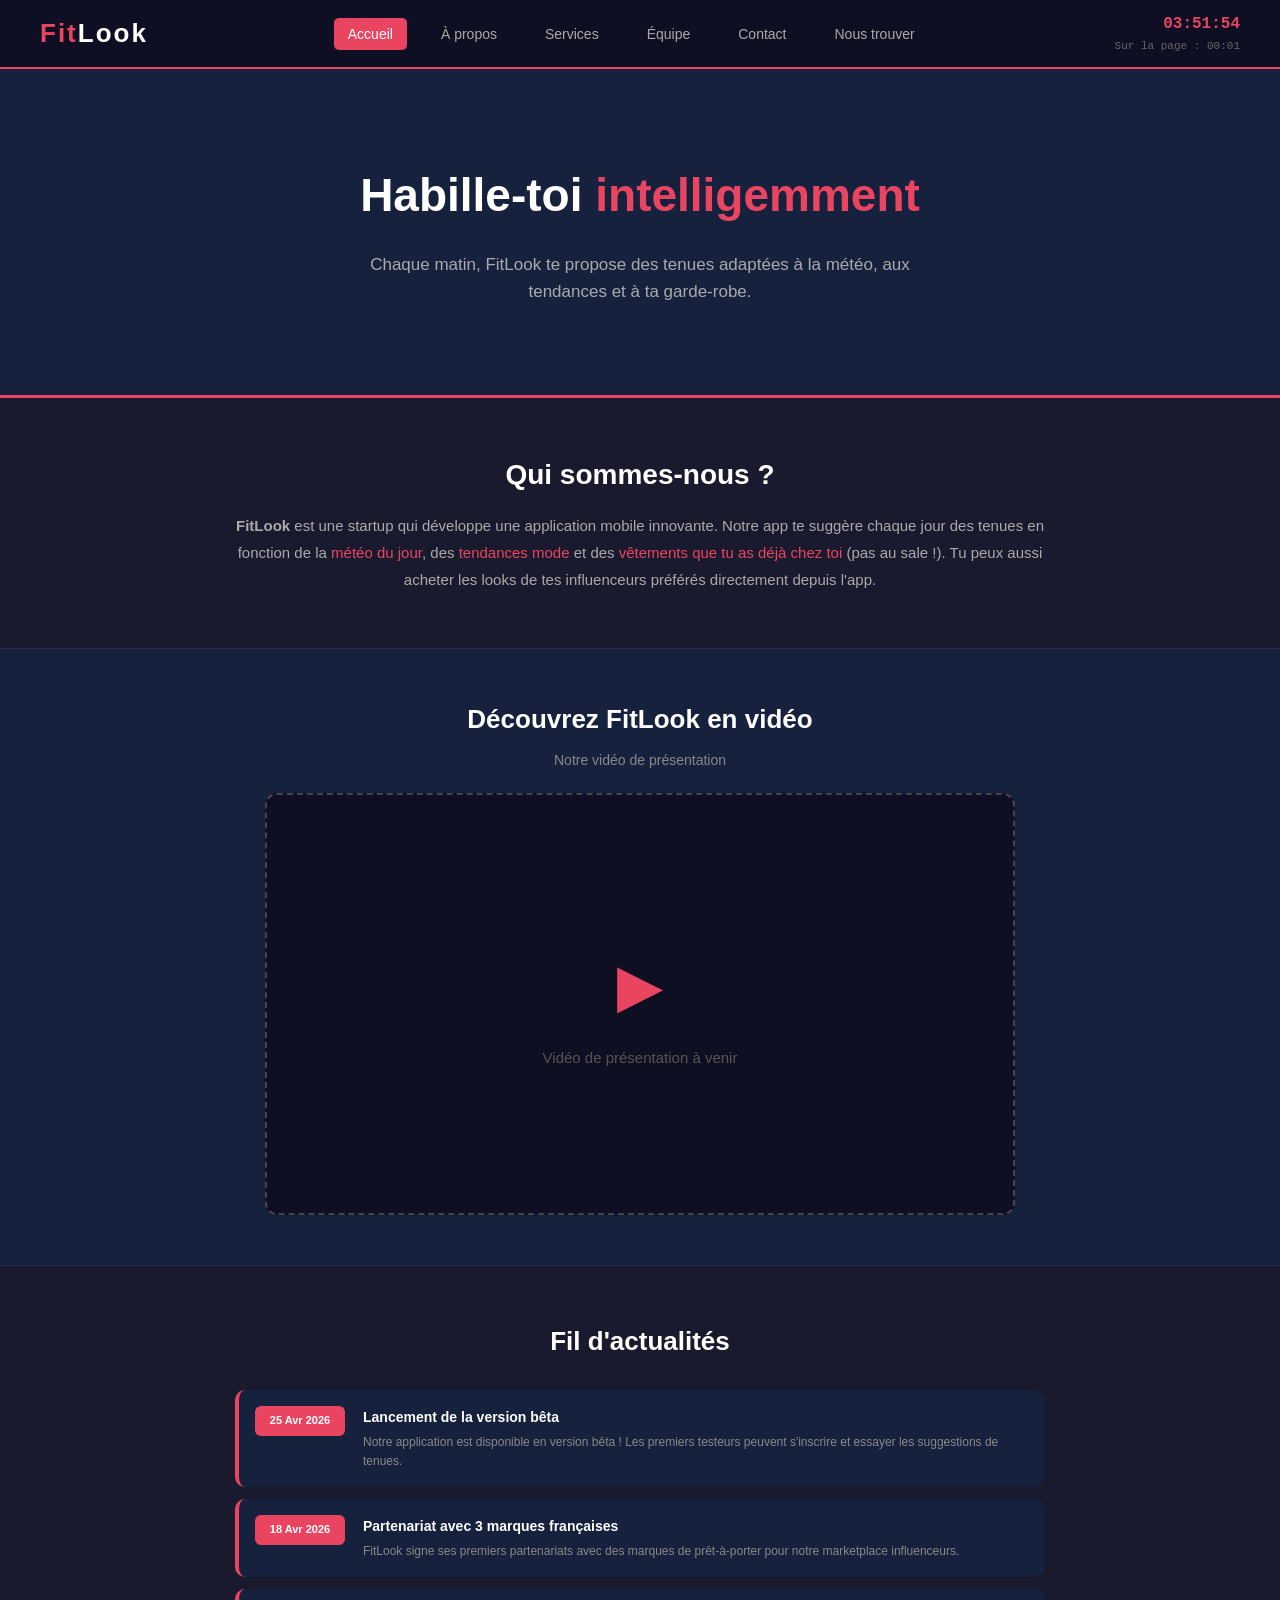
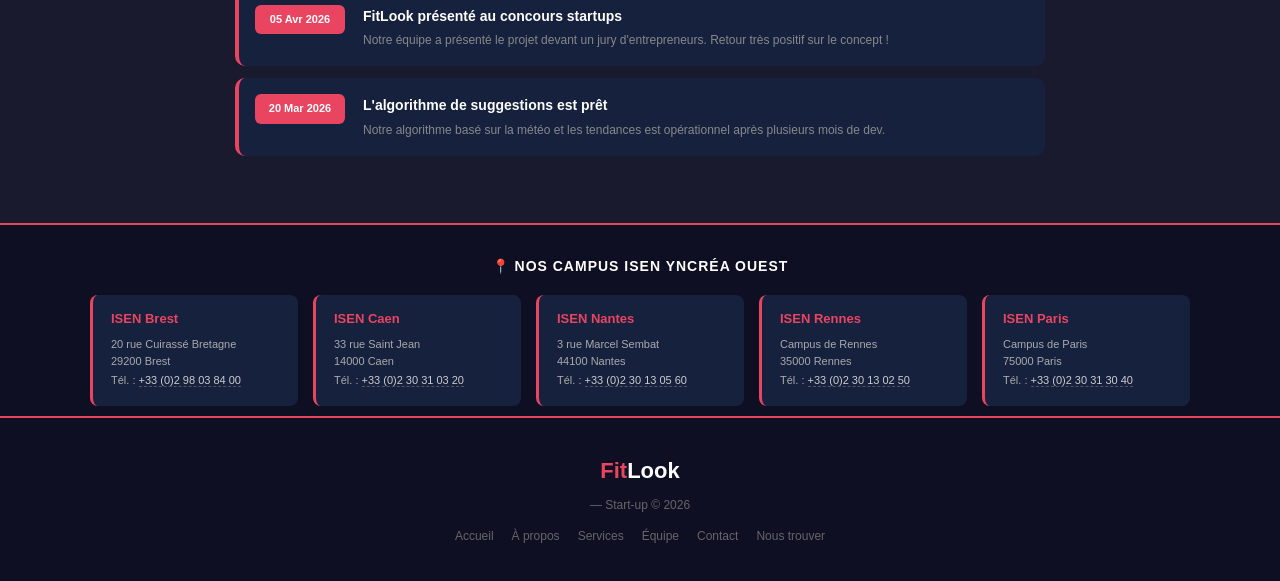
==== commit e6f1017a: "Update index.html" ====
--- a/index.html
+++ b/index.html
@@ -7,10 +7,12 @@
     <link rel="stylesheet" href="style.css">
 </head>
 <body>
+    <!-- LOADER (CSS spinner, affiché pendant 2s de navigation) -->
     <div id="loader-overlay">
         <div class="spinner"></div>
         <p>Chargement en cours...</p>
     </div>
+
     <header>
         <div class="logo">Fit<span>Look</span></div>
         <nav>
@@ -120,7 +122,7 @@
     </section>
     <footer>
         <div class="footer-brand">Fit<span>Look</span></div>
-        <p>Projet scolaire — Start-up fictive &copy; 2026</p>
+        <p> — Start-up  &copy; 2026</p>
         <div class="footer-links">
             <a href="index.html" target="_blank" rel="noopener" target="_blank" rel="noopener">Accueil</a>
             <a href="apropos.html" target="_blank" rel="noopener" target="_blank" rel="noopener">À propos</a>
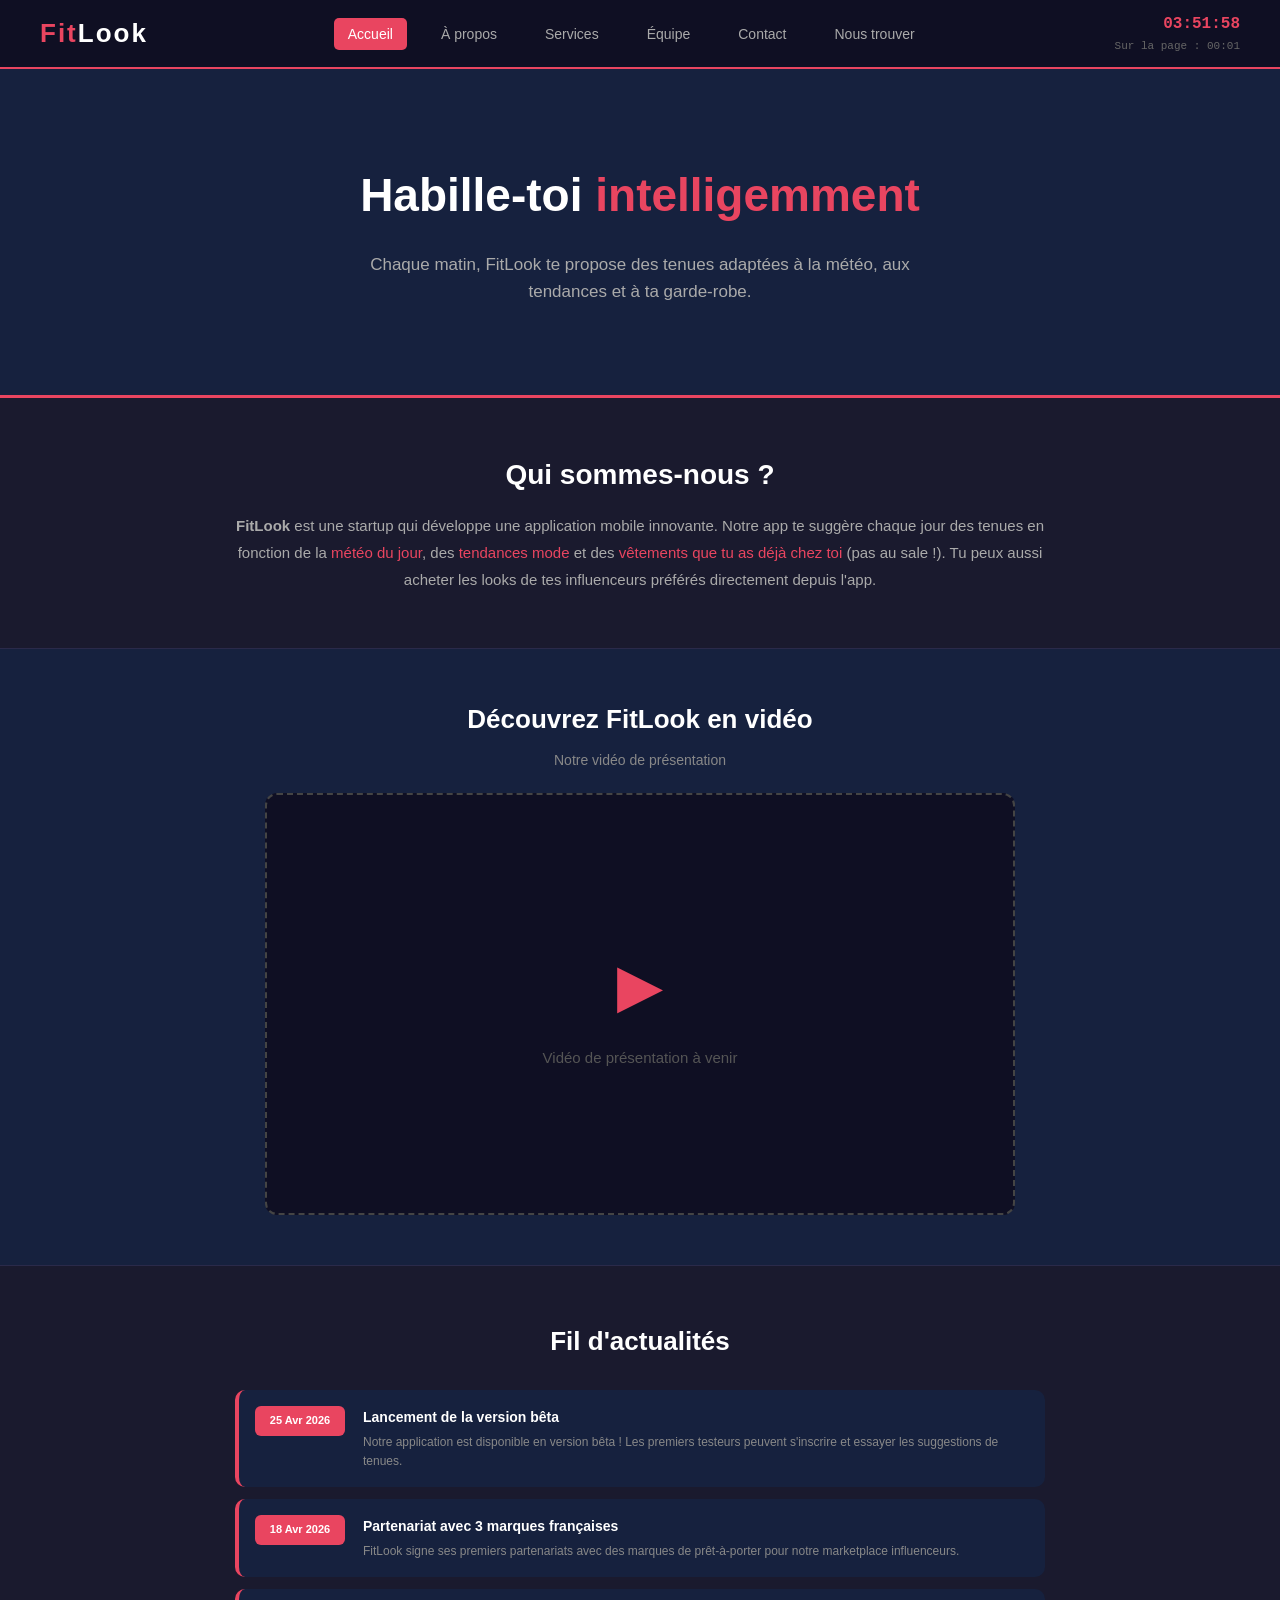
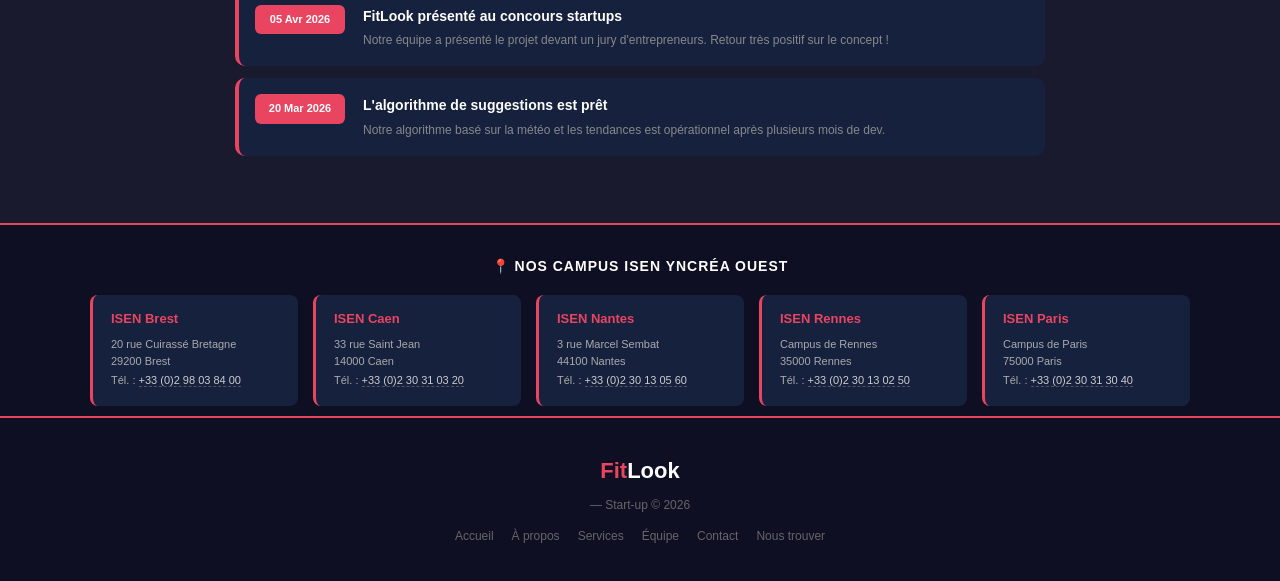
==== commit 82edfedc: "Merge branch 'main' of https://github.com/wwaxxm/Projet_JS_grp10" ====
--- a/index.html
+++ b/index.html
@@ -7,12 +7,10 @@
     <link rel="stylesheet" href="style.css">
 </head>
 <body>
-    <!-- LOADER (CSS spinner, affiché pendant 2s de navigation) -->
     <div id="loader-overlay">
         <div class="spinner"></div>
         <p>Chargement en cours...</p>
     </div>
-
     <header>
         <div class="logo">Fit<span>Look</span></div>
         <nav>
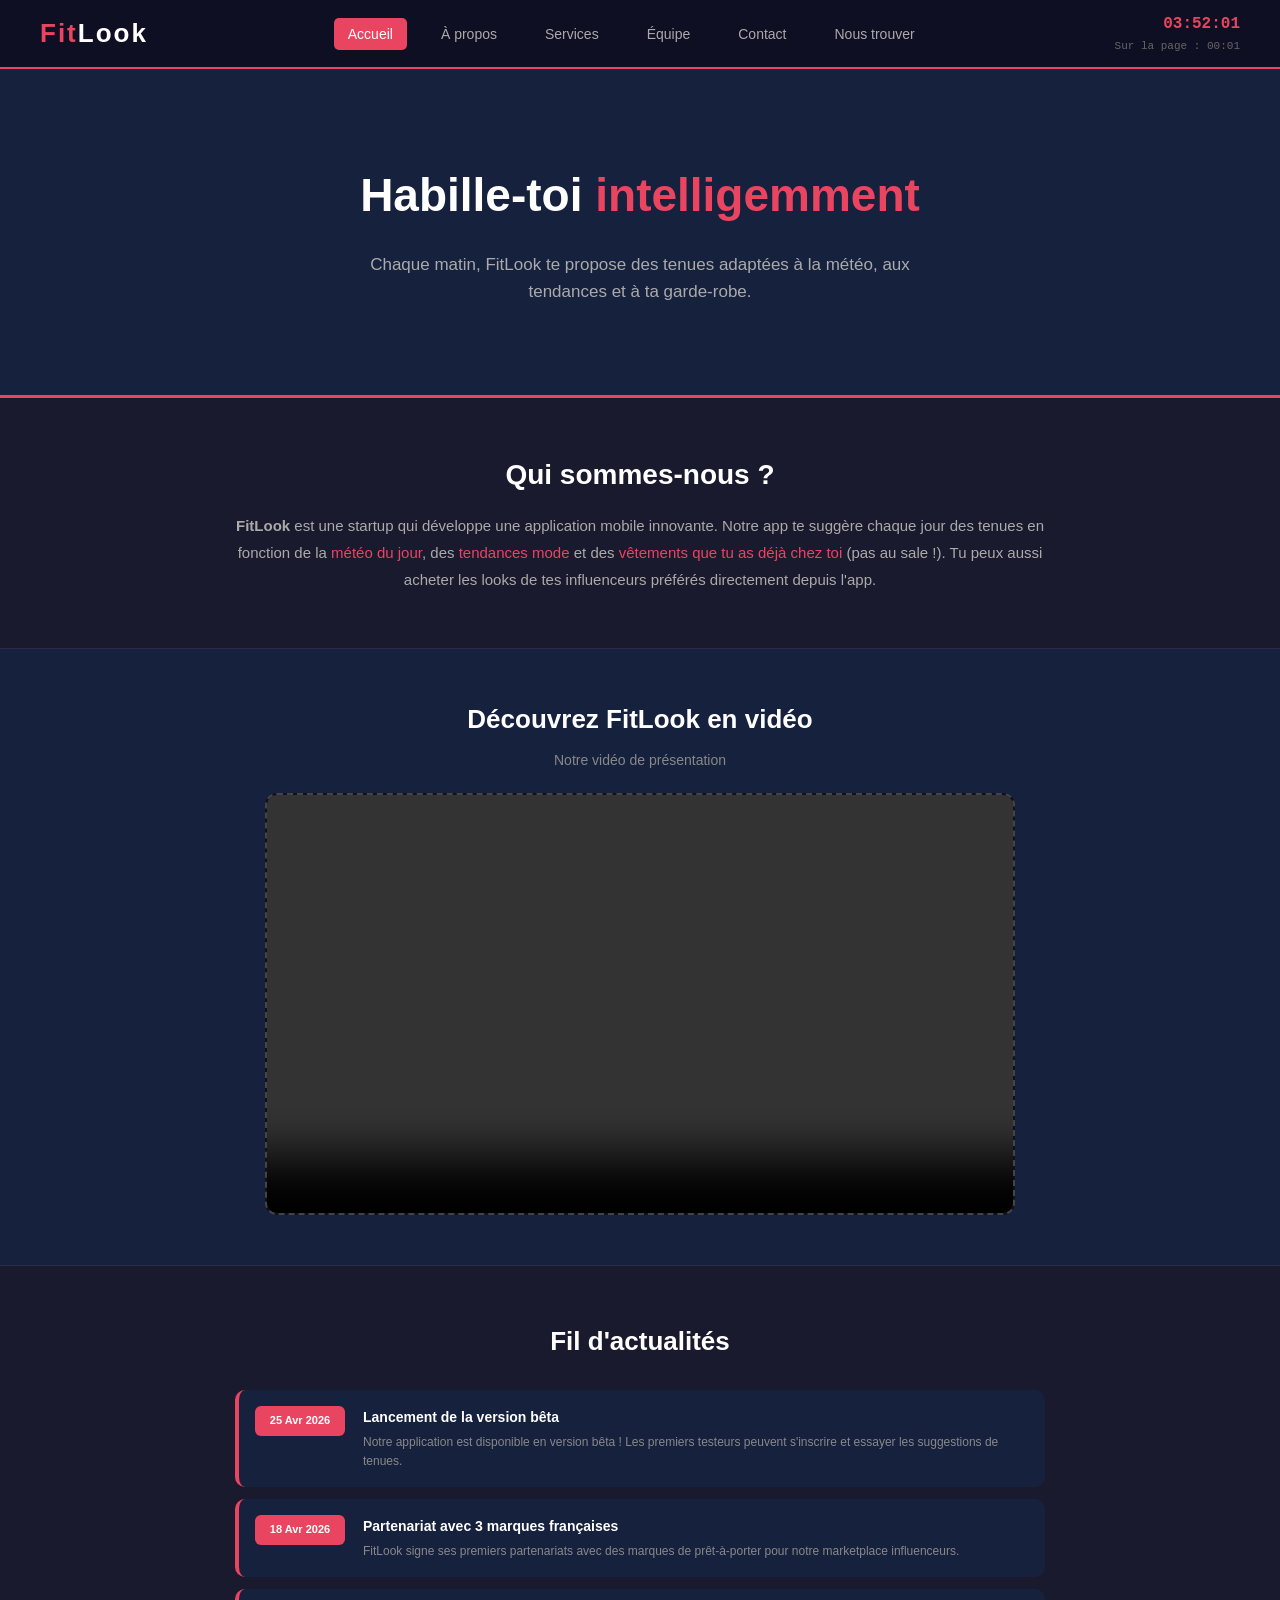
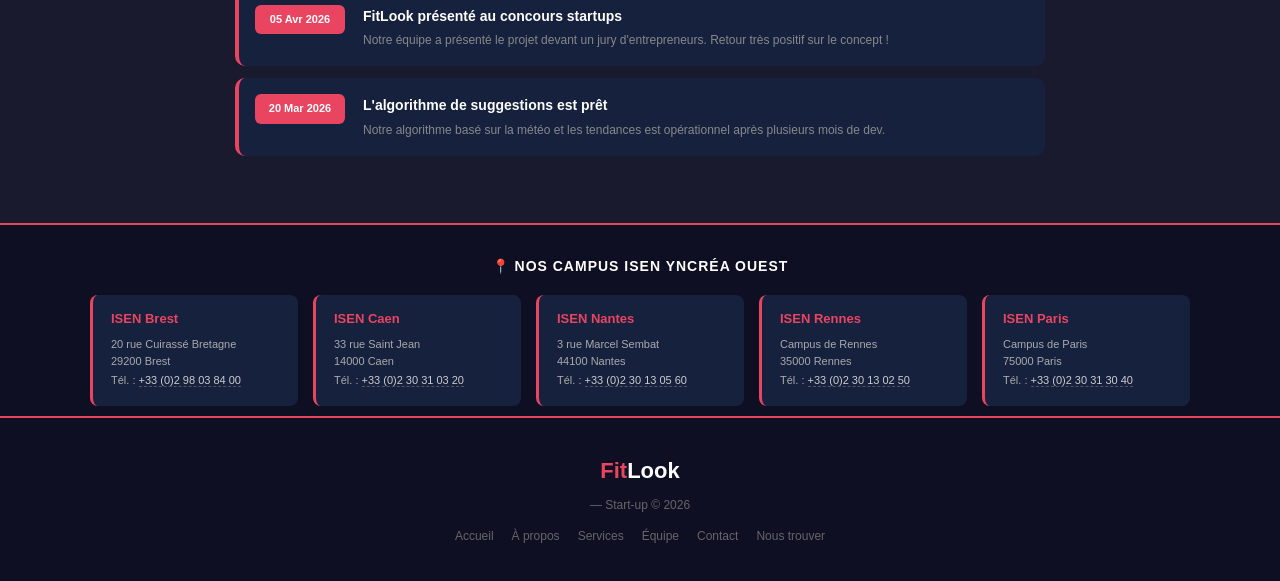
==== commit dbeda943: "new ajt vidoe" ====
--- a/index.html
+++ b/index.html
@@ -7,10 +7,12 @@
     <link rel="stylesheet" href="style.css">
 </head>
 <body>
+    <!-- LOADER (CSS spinner, affiché pendant 2s de navigation) -->
     <div id="loader-overlay">
         <div class="spinner"></div>
         <p>Chargement en cours...</p>
     </div>
+
     <header>
         <div class="logo">Fit<span>Look</span></div>
         <nav>
@@ -46,12 +48,12 @@
     <section class="video-section">
         <h2>Découvrez FitLook en vidéo</h2>
         <p>Notre vidéo de présentation</p>
-        <div class="video-container">
-            <!-- Remplacer par : <iframe src="https://www.youtube.com/embed/ID" allowfullscreen></iframe> -->
-            <div class="video-placeholder">
-                <span class="play-icon">&#9654;</span>
-                Vidéo de présentation à venir
-            </div>
+<div class="video-container">
+    <video controls style="position:absolute; width:100%; height:100%; top:0; left:0;">
+        <source src="/video/L_histoire_de_FitLook.mp4" type="video/mp4">
+    </video>
+</div>
+            
         </div>
     </section>
 
--- a/style.css
+++ b/style.css
@@ -10,7 +10,7 @@
 a { text-decoration: none; color: inherit; }
 img { max-width: 100%; }
 
-
+/* --- HEADER --- */
 header {
     background-color: #0f0f23;
     padding: 12px 40px;
@@ -67,7 +67,7 @@
     font-family: monospace;
 }
 
-/*loader*/
+/* --- LOADER OVERLAY --- */
 #loader-overlay {
     display: none;
     position: fixed;
@@ -82,7 +82,7 @@
 }
 #loader-overlay.visible { display: flex; }
 
-/* spinner*/
+/* Spinner CSS pur — pas de JS pour l'animation */
 .spinner {
     width: 50px;
     height: 50px;
@@ -102,7 +102,7 @@
     letter-spacing: 1px;
 }
 
-/*FOOTER */
+/* --- FOOTER --- */
 footer {
     background-color: #0f0f23;
     color: #666;
@@ -117,28 +117,28 @@
 .footer-links a { color: #666; font-size: 12px; transition: color 0.3s; cursor: pointer; }
 .footer-links a:hover { color: #e94560; }
 
-/*HERO */
+/* --- HERO --- */
 .hero { background-color: #16213e; color: white; text-align: center; padding: 90px 20px; border-bottom: 3px solid #e94560; }
 .hero h1 { font-size: 46px; margin-bottom: 18px; }
 .hero h1 span { color: #e94560; }
 .hero p { font-size: 17px; color: #aaa; max-width: 620px; margin: 0 auto; }
 .accent { color: #e94560; }
 
-/* PRESENTATION */
+/* --- PRESENTATION --- */
 .presentation { max-width: 850px; margin: 0 auto; padding: 55px 20px; text-align: center; }
 .presentation h2 { font-size: 28px; margin-bottom: 14px; color: white; }
 .presentation p { font-size: 15px; color: #aaa; line-height: 1.8; }
 
-/*VIDEO */
+/* --- VIDEO --- */
 .video-section { background-color: #16213e; padding: 50px 20px; text-align: center; border-top: 1px solid #2a2a4a; border-bottom: 1px solid #2a2a4a; }
 .video-section h2 { font-size: 26px; margin-bottom: 8px; color: white; }
 .video-section > p { font-size: 14px; color: #888; margin-bottom: 22px; }
-.video-container { max-width: 750px; margin: 0 auto; background-color: #0f0f23; border-radius: 12px; overflow: hidden; aspect-ratio: 16 / 9; display: flex; align-items: center; justify-content: center; border: 2px dashed #444; }
+.video-container { max-width: 750px; margin: 0 auto; background-color: #0f0f23; border-radius: 12px; overflow: hidden; aspect-ratio: 16 / 9; display: flex; align-items: center; justify-content: center; border: 2px dashed #444;  position: relative;}
 .video-container iframe { width: 100%; height: 100%; border: none; }
 .video-placeholder { color: #555; font-size: 15px; text-align: center; }
 .video-placeholder .play-icon { font-size: 60px; display: block; margin-bottom: 12px; color: #e94560; }
 
-/* NEWS */
+/* --- NEWS --- */
 .news-section { max-width: 850px; margin: 0 auto; padding: 55px 20px; }
 .news-section h2 { text-align: center; font-size: 26px; margin-bottom: 28px; color: white; }
 .news-list { list-style: none; }
@@ -148,26 +148,26 @@
 .news-content h3 { font-size: 14px; color: white; margin-bottom: 4px; }
 .news-content p { font-size: 12px; color: #888; }
 
-/*PAGE HEADER*/
+/* --- PAGE HEADER --- */
 .page-header { background-color: #16213e; color: white; text-align: center; padding: 55px 20px; border-bottom: 3px solid #e94560; }
 .page-header h1 { font-size: 36px; margin-bottom: 8px; }
 .page-header p { color: #aaa; font-size: 15px; }
 
-/*CONTENT BLOCK  */
+/* --- CONTENT BLOCK --- */
 .content-block { max-width: 850px; margin: 0 auto; padding: 50px 20px; }
 .content-block h2 { font-size: 24px; margin-bottom: 14px; color: white; }
 .content-block p { font-size: 14px; color: #aaa; margin-bottom: 16px; line-height: 1.8; }
 .content-block ul { list-style: disc; margin-left: 25px; margin-bottom: 18px; }
 .content-block ul li { font-size: 14px; color: #aaa; margin-bottom: 8px; line-height: 1.7; }
 
-/*SECTIONS*/
+/* --- SECTIONS --- */
 .section { padding: 55px 40px; max-width: 1100px; margin: 0 auto; }
 .section-dark { background-color: #16213e; padding: 55px 40px; border-top: 1px solid #2a2a4a; border-bottom: 1px solid #2a2a4a; }
 .section-grey { background-color: #16213e; padding: 55px 40px; border-top: 1px solid #2a2a4a; }
 .section-title { text-align: center; font-size: 28px; margin-bottom: 10px; color: white; }
 .section-subtitle { text-align: center; font-size: 14px; color: #888; margin-bottom: 35px; }
 
-/*CARDS */
+/* --- CARDS --- */
 .cards-container { display: flex; justify-content: center; gap: 25px; flex-wrap: wrap; max-width: 1100px; margin: 0 auto; }
 .card { background-color: #0f0f23; border-radius: 12px; padding: 30px 22px; width: 300px; text-align: center; border: 1px solid #2a2a4a; transition: transform 0.3s, border-color 0.3s; }
 .card:hover { transform: translateY(-6px); border-color: #e94560; }
@@ -175,7 +175,7 @@
 .card h3 { font-size: 17px; margin-bottom: 10px; color: #e94560; }
 .card p { font-size: 13px; color: #888; line-height: 1.6; }
 
-/* SERVICES*/
+/* --- SERVICES --- */
 .services-list { max-width: 850px; margin: 0 auto; }
 .service-item { display: flex; gap: 20px; padding: 22px; margin-bottom: 14px; background-color: #16213e; border-radius: 10px; border-left: 4px solid #e94560; align-items: flex-start; transition: transform 0.2s; }
 .service-item:hover { transform: translateY(-3px); }
@@ -184,7 +184,7 @@
 .service-info p { font-size: 13px; color: #888; line-height: 1.6; }
 .service-tag { display: inline-block; background-color: #e94560; color: white; font-size: 10px; padding: 3px 10px; border-radius: 20px; margin-top: 7px; }
 
-/* EQUIPE */
+/* --- EQUIPE --- */
 .team-card { background-color: #0f0f23; border-radius: 12px; padding: 28px; width: 240px; text-align: center; border: 1px solid #2a2a4a; transition: transform 0.3s, border-color 0.3s; }
 .team-card:hover { transform: translateY(-5px); border-color: #e94560; }
 .team-photo { width: 110px; height: 110px; border-radius: 50%; background-color: #16213e; border: 3px dashed #444; margin: 0 auto 14px auto; display: flex; align-items: center; justify-content: center; color: #555; font-size: 11px; overflow: hidden; }
@@ -193,7 +193,7 @@
 .team-card .role { font-size: 12px; color: #e94560; font-weight: bold; margin-bottom: 8px; }
 .team-card p { font-size: 12px; color: #888; }
 
-/* FORM  */
+/* --- FORM --- */
 .form-container { max-width: 550px; margin: 0 auto; background-color: #16213e; padding: 35px; border-radius: 12px; border: 1px solid #2a2a4a; }
 .form-group { margin-bottom: 18px; }
 .form-group label { display: block; margin-bottom: 7px; font-weight: bold; font-size: 13px; color: #ccc; }
@@ -204,7 +204,7 @@
 .form-btn { background-color: #e94560; color: white; border: none; padding: 13px 38px; border-radius: 25px; font-size: 14px; font-weight: bold; cursor: pointer; transition: background-color 0.3s; display: block; margin: 0 auto; }
 .form-btn:hover { background-color: #c73652; }
 
-/* QUIZ  */
+/* --- QUIZ --- */
 .game-section { max-width: 600px; margin: 0 auto; padding: 40px 20px; text-align: center; }
 .game-section h2 { font-size: 24px; margin-bottom: 10px; color: white; }
 .game-section > p { font-size: 13px; color: #888; margin-bottom: 22px; }
@@ -215,7 +215,7 @@
 .quiz-question input[type="radio"] { margin-right: 8px; accent-color: #e94560; }
 #quiz-result { margin-top: 16px; padding: 15px; border-radius: 8px; font-size: 14px; font-weight: bold; display: none; }
 
-/* NOUS TROUVER */
+/* --- NOUS TROUVER --- */
 .coordonnees { max-width: 600px; margin: 0 auto; padding: 40px 20px; text-align: center; }
 .coordonnees h2 { font-size: 26px; margin-bottom: 20px; color: white; }
 .coord-item { display: flex; align-items: center; justify-content: center; gap: 12px; margin-bottom: 12px; font-size: 14px; color: #aaa; }
@@ -225,7 +225,7 @@
 .map-container { border-radius: 12px; overflow: hidden; border: 2px solid #2a2a4a; }
 .map-container iframe { width: 100%; height: 420px; border: none; }
 
-/* ABONNEMENTS  */
+/* --- ABONNEMENTS --- */
 .abos-section { padding: 60px 40px; background-color: #16213e; border-top: 1px solid #2a2a4a; }
 .abos-section .section-title { color: white; }
 .abos-container { display: flex; justify-content: center; gap: 25px; flex-wrap: wrap; max-width: 1100px; margin: 30px auto 0; }
@@ -243,7 +243,7 @@
 .abo-card .abo-btn { background-color: #e94560; color: white; border: none; padding: 11px 24px; border-radius: 22px; font-size: 13px; font-weight: bold; cursor: pointer; transition: background-color 0.3s; width: 100%; }
 .abo-card .abo-btn:hover { background-color: #c73652; }
 
-/*  FILTRES PRODUITS */
+/* --- FILTRES PRODUITS --- */
 .filtres-section { max-width: 1000px; margin: 40px auto 0; padding: 0 20px; }
 .filtres-container { background-color: #16213e; padding: 22px; border-radius: 12px; border: 1px solid #2a2a4a; }
 .filtres-container h3 { color: white; font-size: 16px; margin-bottom: 14px; }
@@ -257,12 +257,11 @@
 .filtre-btn.apply { background-color: #e94560; color: white; }
 .filtre-btn.reset { background-color: #2a2a4a; color: #ccc; }
 
-/* PRODUITS GRID */
+/* --- PRODUITS GRID --- */
 .produits-grid { display: grid; grid-template-columns: repeat(auto-fill, minmax(260px, 1fr)); gap: 20px; max-width: 1100px; margin: 30px auto; padding: 0 20px; }
 .produit-card { background-color: #16213e; border-radius: 12px; overflow: hidden; border: 1px solid #2a2a4a; transition: transform 0.3s, border-color 0.3s; }
 .produit-card:hover { transform: translateY(-4px); border-color: #e94560; }
-.produit-image{width:100%;height:220px;background-color:#0f0f23;overflow:hidden;position:relative;user-select:none;}
-.produit-image img{width:100%;height:100%;object-fit:cover;object-position:center;display:block;}
+.produit-image { width: 100%; height: 180px; background-color: #0f0f23; display: flex; align-items: center; justify-content: center; cursor: pointer; font-size: 70px; user-select: none; }
 .produit-info { padding: 16px; }
 .produit-info h3 { color: white; font-size: 15px; margin-bottom: 6px; }
 .produit-theme { display: inline-block; background-color: #2a2a4a; color: #aaa; font-size: 10px; padding: 2px 8px; border-radius: 10px; margin-bottom: 8px; }
@@ -275,16 +274,16 @@
 
 .no-result { text-align: center; color: #888; padding: 40px; font-size: 14px; }
 
-/*  BANDEAU ACHAT*/
+/* --- BANDEAU ACHAT (canvas) --- */
 #achat-bandeau { display: none; position: fixed; top: 90px; left: 50%; transform: translateX(-50%); z-index: 8000; }
 #achat-bandeau.visible { display: block; animation: slideIn 0.4s ease-out; }
 @keyframes slideIn { from { opacity: 0; transform: translate(-50%, -20px); } to { opacity: 1; transform: translate(-50%, 0); } }
 
-/* BOUTON RETOUR HAUT */
+/* --- BOUTON RETOUR HAUT --- */
 .btn-retour-haut { display: block; margin: 30px auto 0; width: 55px; height: 55px; background-color: #e94560; border: none; border-radius: 50%; cursor: pointer; color: white; font-size: 24px; font-weight: bold; box-shadow: 0 4px 14px rgba(233, 69, 96, 0.4); transition: transform 0.3s, background-color 0.3s; }
 .btn-retour-haut:hover { background-color: #c73652; transform: translateY(-3px); }
 
-/*  BOUTON MODE EDITION  */
+/* --- BOUTON MODE EDITION --- */
 .btn-mode-edition {
     position: absolute;
     top: 90px;
@@ -304,7 +303,7 @@
 .btn-mode-edition.actif { background-color: #4caf50; color: white; border-color: #4caf50; }
 .btn-mode-edition.actif:hover { background-color: #45a049; }
 
-/*  BOUTON AJOUTER MEMBRE  */
+/* --- BOUTON AJOUTER MEMBRE --- */
 .btn-ajouter-membre {
     display: none;
     margin: 0 auto 30px auto;
@@ -321,7 +320,7 @@
 .btn-ajouter-membre:hover { background-color: #45a049; }
 body.mode-edition .btn-ajouter-membre { display: block; }
 
-/*  PHOTO AVEC GRATTAGE (CSS pur) */
+/* --- PHOTO AVEC GRATTAGE (CSS pur) --- */
 .team-photo {
     position: relative;
     overflow: hidden;
@@ -341,7 +340,7 @@
 }
 .team-photo .photo-reelle img { width: 100%; height: 100%; object-fit: cover; }
 
-/* La couche grise pour les photos */
+/* La couche grise opaque que l'on gratte au hover */
 .team-photo .grattage {
     position: absolute;
     top: 0; left: 0;
@@ -367,7 +366,7 @@
     transform: scale(1.3);
 }
 
-/* nom edita */
+/* --- NOM EDITABLE en mode édition --- */
 .team-card .nom-edit {
     display: none;
     width: 100%;
@@ -384,7 +383,7 @@
 body.mode-edition .team-card h3 { display: none; }
 body.mode-edition .team-card .nom-edit { display: block; }
 
-/* btn supp */
+/* --- BOUTON SUPPRIMER MEMBRE (poubelle) --- */
 .btn-supprimer {
     display: none;
     position: absolute;
@@ -404,9 +403,10 @@
 .team-card { position: relative; }
 body.mode-edition .team-card .btn-supprimer { display: block; }
 
+/* La page Equipe doit être en position relative pour le bouton absolute */
 .equipe-page { position: relative; }
 
-/* FOOTER CAMPUS ISEN */
+/* --- FOOTER CAMPUS ISEN --- */
 .campus-section {
     background-color: #0f0f23;
     border-top: 2px solid #e94560;
@@ -458,7 +458,9 @@
     color: #e94560;
 }
 
-
+/* ==============================
+   RESPONSIVE - media queries
+   ============================== */
 
 /* Tablette : écran < 900px */
 @media (max-width: 900px) {
@@ -512,7 +514,9 @@
     #horloge { font-size: 14px; }
 }
 
-/*fiches membres equipe */
+/* ==============================
+   MODALES - fiches membres equipe
+   ============================== */
 .modal-overlay {
     display: none;
     position: fixed;
@@ -569,5 +573,5 @@
 .modal-box .modal-role { color: #e94560; font-size: 13px; font-weight: bold; margin-bottom: 12px; }
 .modal-box p { color: #aaa; font-size: 13px; line-height: 1.7; }
 
-/* curseur pointer sur les c&rtes team*/
+/* curseur pointer sur les cartes équipe pour indiquer qu'elles sont cliquables */
 .team-card { cursor: pointer; }
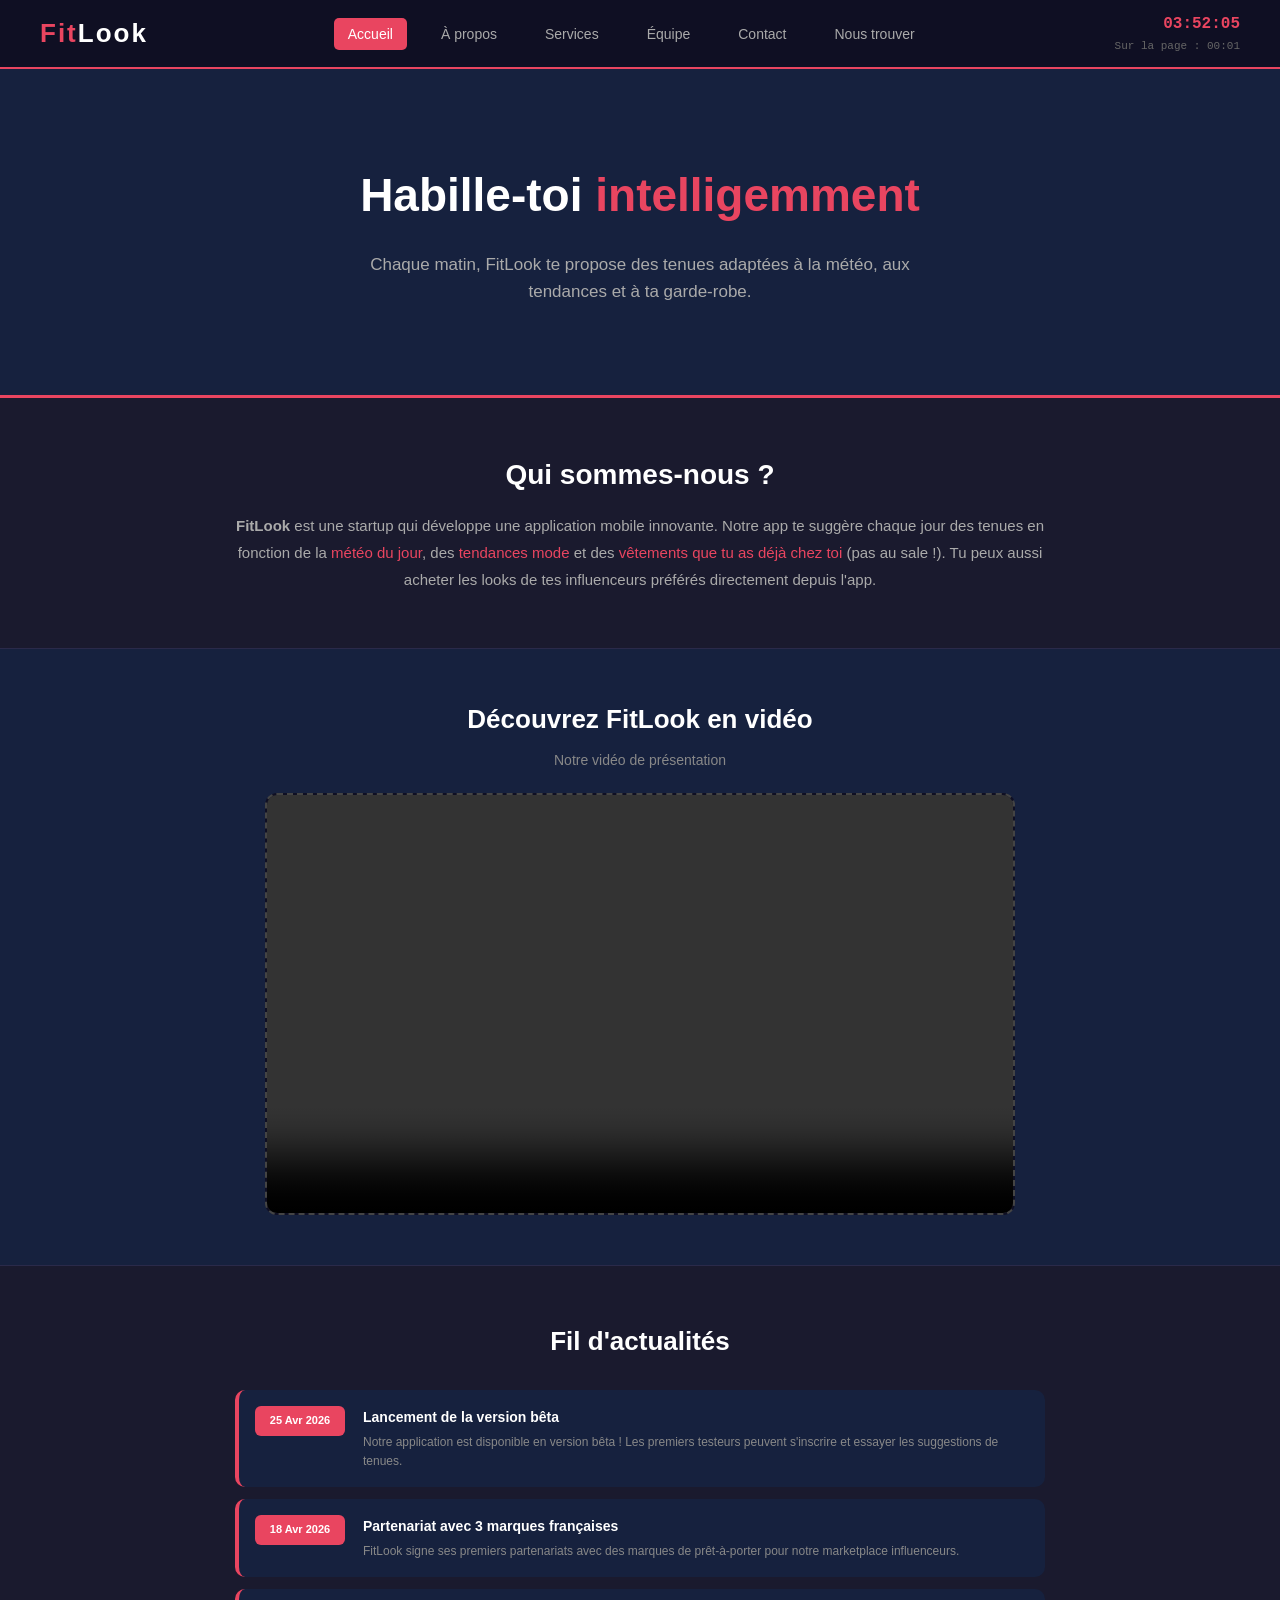
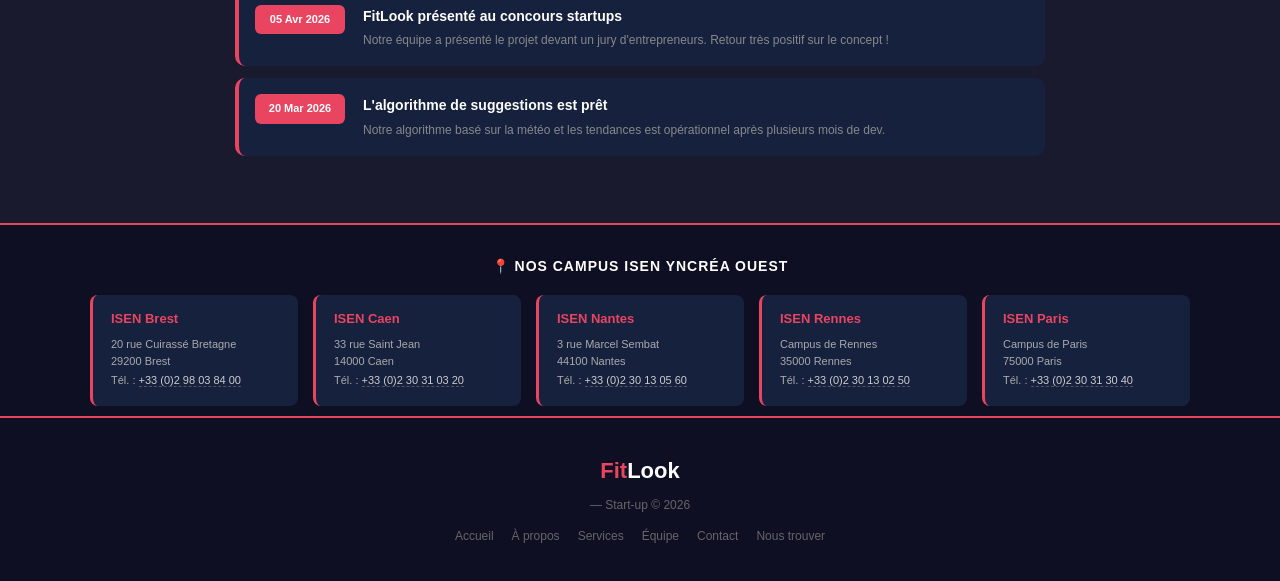
==== commit 2e386a94: "Merge branch 'main' of https://github.com/wwaxxm/Projet_JS_grp10" ====
--- a/index.html
+++ b/index.html
@@ -7,12 +7,10 @@
     <link rel="stylesheet" href="style.css">
 </head>
 <body>
-    <!-- LOADER (CSS spinner, affiché pendant 2s de navigation) -->
     <div id="loader-overlay">
         <div class="spinner"></div>
         <p>Chargement en cours...</p>
     </div>
-
     <header>
         <div class="logo">Fit<span>Look</span></div>
         <nav>
--- a/style.css
+++ b/style.css
@@ -10,7 +10,7 @@
 a { text-decoration: none; color: inherit; }
 img { max-width: 100%; }
 
-/* --- HEADER --- */
+
 header {
     background-color: #0f0f23;
     padding: 12px 40px;
@@ -67,7 +67,7 @@
     font-family: monospace;
 }
 
-/* --- LOADER OVERLAY --- */
+/*loader*/
 #loader-overlay {
     display: none;
     position: fixed;
@@ -82,7 +82,7 @@
 }
 #loader-overlay.visible { display: flex; }
 
-/* Spinner CSS pur — pas de JS pour l'animation */
+/* spinner*/
 .spinner {
     width: 50px;
     height: 50px;
@@ -102,7 +102,7 @@
     letter-spacing: 1px;
 }
 
-/* --- FOOTER --- */
+/*FOOTER */
 footer {
     background-color: #0f0f23;
     color: #666;
@@ -117,19 +117,19 @@
 .footer-links a { color: #666; font-size: 12px; transition: color 0.3s; cursor: pointer; }
 .footer-links a:hover { color: #e94560; }
 
-/* --- HERO --- */
+/*HERO */
 .hero { background-color: #16213e; color: white; text-align: center; padding: 90px 20px; border-bottom: 3px solid #e94560; }
 .hero h1 { font-size: 46px; margin-bottom: 18px; }
 .hero h1 span { color: #e94560; }
 .hero p { font-size: 17px; color: #aaa; max-width: 620px; margin: 0 auto; }
 .accent { color: #e94560; }
 
-/* --- PRESENTATION --- */
+/* PRESENTATION */
 .presentation { max-width: 850px; margin: 0 auto; padding: 55px 20px; text-align: center; }
 .presentation h2 { font-size: 28px; margin-bottom: 14px; color: white; }
 .presentation p { font-size: 15px; color: #aaa; line-height: 1.8; }
 
-/* --- VIDEO --- */
+/*VIDEO */
 .video-section { background-color: #16213e; padding: 50px 20px; text-align: center; border-top: 1px solid #2a2a4a; border-bottom: 1px solid #2a2a4a; }
 .video-section h2 { font-size: 26px; margin-bottom: 8px; color: white; }
 .video-section > p { font-size: 14px; color: #888; margin-bottom: 22px; }
@@ -138,7 +138,7 @@
 .video-placeholder { color: #555; font-size: 15px; text-align: center; }
 .video-placeholder .play-icon { font-size: 60px; display: block; margin-bottom: 12px; color: #e94560; }
 
-/* --- NEWS --- */
+/* NEWS */
 .news-section { max-width: 850px; margin: 0 auto; padding: 55px 20px; }
 .news-section h2 { text-align: center; font-size: 26px; margin-bottom: 28px; color: white; }
 .news-list { list-style: none; }
@@ -148,26 +148,26 @@
 .news-content h3 { font-size: 14px; color: white; margin-bottom: 4px; }
 .news-content p { font-size: 12px; color: #888; }
 
-/* --- PAGE HEADER --- */
+/*PAGE HEADER*/
 .page-header { background-color: #16213e; color: white; text-align: center; padding: 55px 20px; border-bottom: 3px solid #e94560; }
 .page-header h1 { font-size: 36px; margin-bottom: 8px; }
 .page-header p { color: #aaa; font-size: 15px; }
 
-/* --- CONTENT BLOCK --- */
+/*CONTENT BLOCK  */
 .content-block { max-width: 850px; margin: 0 auto; padding: 50px 20px; }
 .content-block h2 { font-size: 24px; margin-bottom: 14px; color: white; }
 .content-block p { font-size: 14px; color: #aaa; margin-bottom: 16px; line-height: 1.8; }
 .content-block ul { list-style: disc; margin-left: 25px; margin-bottom: 18px; }
 .content-block ul li { font-size: 14px; color: #aaa; margin-bottom: 8px; line-height: 1.7; }
 
-/* --- SECTIONS --- */
+/*SECTIONS*/
 .section { padding: 55px 40px; max-width: 1100px; margin: 0 auto; }
 .section-dark { background-color: #16213e; padding: 55px 40px; border-top: 1px solid #2a2a4a; border-bottom: 1px solid #2a2a4a; }
 .section-grey { background-color: #16213e; padding: 55px 40px; border-top: 1px solid #2a2a4a; }
 .section-title { text-align: center; font-size: 28px; margin-bottom: 10px; color: white; }
 .section-subtitle { text-align: center; font-size: 14px; color: #888; margin-bottom: 35px; }
 
-/* --- CARDS --- */
+/*CARDS */
 .cards-container { display: flex; justify-content: center; gap: 25px; flex-wrap: wrap; max-width: 1100px; margin: 0 auto; }
 .card { background-color: #0f0f23; border-radius: 12px; padding: 30px 22px; width: 300px; text-align: center; border: 1px solid #2a2a4a; transition: transform 0.3s, border-color 0.3s; }
 .card:hover { transform: translateY(-6px); border-color: #e94560; }
@@ -175,7 +175,7 @@
 .card h3 { font-size: 17px; margin-bottom: 10px; color: #e94560; }
 .card p { font-size: 13px; color: #888; line-height: 1.6; }
 
-/* --- SERVICES --- */
+/* SERVICES*/
 .services-list { max-width: 850px; margin: 0 auto; }
 .service-item { display: flex; gap: 20px; padding: 22px; margin-bottom: 14px; background-color: #16213e; border-radius: 10px; border-left: 4px solid #e94560; align-items: flex-start; transition: transform 0.2s; }
 .service-item:hover { transform: translateY(-3px); }
@@ -184,7 +184,7 @@
 .service-info p { font-size: 13px; color: #888; line-height: 1.6; }
 .service-tag { display: inline-block; background-color: #e94560; color: white; font-size: 10px; padding: 3px 10px; border-radius: 20px; margin-top: 7px; }
 
-/* --- EQUIPE --- */
+/* EQUIPE */
 .team-card { background-color: #0f0f23; border-radius: 12px; padding: 28px; width: 240px; text-align: center; border: 1px solid #2a2a4a; transition: transform 0.3s, border-color 0.3s; }
 .team-card:hover { transform: translateY(-5px); border-color: #e94560; }
 .team-photo { width: 110px; height: 110px; border-radius: 50%; background-color: #16213e; border: 3px dashed #444; margin: 0 auto 14px auto; display: flex; align-items: center; justify-content: center; color: #555; font-size: 11px; overflow: hidden; }
@@ -193,7 +193,7 @@
 .team-card .role { font-size: 12px; color: #e94560; font-weight: bold; margin-bottom: 8px; }
 .team-card p { font-size: 12px; color: #888; }
 
-/* --- FORM --- */
+/* FORM  */
 .form-container { max-width: 550px; margin: 0 auto; background-color: #16213e; padding: 35px; border-radius: 12px; border: 1px solid #2a2a4a; }
 .form-group { margin-bottom: 18px; }
 .form-group label { display: block; margin-bottom: 7px; font-weight: bold; font-size: 13px; color: #ccc; }
@@ -204,7 +204,7 @@
 .form-btn { background-color: #e94560; color: white; border: none; padding: 13px 38px; border-radius: 25px; font-size: 14px; font-weight: bold; cursor: pointer; transition: background-color 0.3s; display: block; margin: 0 auto; }
 .form-btn:hover { background-color: #c73652; }
 
-/* --- QUIZ --- */
+/* QUIZ  */
 .game-section { max-width: 600px; margin: 0 auto; padding: 40px 20px; text-align: center; }
 .game-section h2 { font-size: 24px; margin-bottom: 10px; color: white; }
 .game-section > p { font-size: 13px; color: #888; margin-bottom: 22px; }
@@ -215,7 +215,7 @@
 .quiz-question input[type="radio"] { margin-right: 8px; accent-color: #e94560; }
 #quiz-result { margin-top: 16px; padding: 15px; border-radius: 8px; font-size: 14px; font-weight: bold; display: none; }
 
-/* --- NOUS TROUVER --- */
+/* NOUS TROUVER */
 .coordonnees { max-width: 600px; margin: 0 auto; padding: 40px 20px; text-align: center; }
 .coordonnees h2 { font-size: 26px; margin-bottom: 20px; color: white; }
 .coord-item { display: flex; align-items: center; justify-content: center; gap: 12px; margin-bottom: 12px; font-size: 14px; color: #aaa; }
@@ -225,7 +225,7 @@
 .map-container { border-radius: 12px; overflow: hidden; border: 2px solid #2a2a4a; }
 .map-container iframe { width: 100%; height: 420px; border: none; }
 
-/* --- ABONNEMENTS --- */
+/* ABONNEMENTS  */
 .abos-section { padding: 60px 40px; background-color: #16213e; border-top: 1px solid #2a2a4a; }
 .abos-section .section-title { color: white; }
 .abos-container { display: flex; justify-content: center; gap: 25px; flex-wrap: wrap; max-width: 1100px; margin: 30px auto 0; }
@@ -243,7 +243,7 @@
 .abo-card .abo-btn { background-color: #e94560; color: white; border: none; padding: 11px 24px; border-radius: 22px; font-size: 13px; font-weight: bold; cursor: pointer; transition: background-color 0.3s; width: 100%; }
 .abo-card .abo-btn:hover { background-color: #c73652; }
 
-/* --- FILTRES PRODUITS --- */
+/*  FILTRES PRODUITS */
 .filtres-section { max-width: 1000px; margin: 40px auto 0; padding: 0 20px; }
 .filtres-container { background-color: #16213e; padding: 22px; border-radius: 12px; border: 1px solid #2a2a4a; }
 .filtres-container h3 { color: white; font-size: 16px; margin-bottom: 14px; }
@@ -257,11 +257,12 @@
 .filtre-btn.apply { background-color: #e94560; color: white; }
 .filtre-btn.reset { background-color: #2a2a4a; color: #ccc; }
 
-/* --- PRODUITS GRID --- */
+/* PRODUITS GRID */
 .produits-grid { display: grid; grid-template-columns: repeat(auto-fill, minmax(260px, 1fr)); gap: 20px; max-width: 1100px; margin: 30px auto; padding: 0 20px; }
 .produit-card { background-color: #16213e; border-radius: 12px; overflow: hidden; border: 1px solid #2a2a4a; transition: transform 0.3s, border-color 0.3s; }
 .produit-card:hover { transform: translateY(-4px); border-color: #e94560; }
-.produit-image { width: 100%; height: 180px; background-color: #0f0f23; display: flex; align-items: center; justify-content: center; cursor: pointer; font-size: 70px; user-select: none; }
+.produit-image{width:100%;height:220px;background-color:#0f0f23;overflow:hidden;position:relative;user-select:none;}
+.produit-image img{width:100%;height:100%;object-fit:cover;object-position:center;display:block;}
 .produit-info { padding: 16px; }
 .produit-info h3 { color: white; font-size: 15px; margin-bottom: 6px; }
 .produit-theme { display: inline-block; background-color: #2a2a4a; color: #aaa; font-size: 10px; padding: 2px 8px; border-radius: 10px; margin-bottom: 8px; }
@@ -274,16 +275,16 @@
 
 .no-result { text-align: center; color: #888; padding: 40px; font-size: 14px; }
 
-/* --- BANDEAU ACHAT (canvas) --- */
+/*  BANDEAU ACHAT*/
 #achat-bandeau { display: none; position: fixed; top: 90px; left: 50%; transform: translateX(-50%); z-index: 8000; }
 #achat-bandeau.visible { display: block; animation: slideIn 0.4s ease-out; }
 @keyframes slideIn { from { opacity: 0; transform: translate(-50%, -20px); } to { opacity: 1; transform: translate(-50%, 0); } }
 
-/* --- BOUTON RETOUR HAUT --- */
+/* BOUTON RETOUR HAUT */
 .btn-retour-haut { display: block; margin: 30px auto 0; width: 55px; height: 55px; background-color: #e94560; border: none; border-radius: 50%; cursor: pointer; color: white; font-size: 24px; font-weight: bold; box-shadow: 0 4px 14px rgba(233, 69, 96, 0.4); transition: transform 0.3s, background-color 0.3s; }
 .btn-retour-haut:hover { background-color: #c73652; transform: translateY(-3px); }
 
-/* --- BOUTON MODE EDITION --- */
+/*  BOUTON MODE EDITION  */
 .btn-mode-edition {
     position: absolute;
     top: 90px;
@@ -303,7 +304,7 @@
 .btn-mode-edition.actif { background-color: #4caf50; color: white; border-color: #4caf50; }
 .btn-mode-edition.actif:hover { background-color: #45a049; }
 
-/* --- BOUTON AJOUTER MEMBRE --- */
+/*  BOUTON AJOUTER MEMBRE  */
 .btn-ajouter-membre {
     display: none;
     margin: 0 auto 30px auto;
@@ -320,7 +321,7 @@
 .btn-ajouter-membre:hover { background-color: #45a049; }
 body.mode-edition .btn-ajouter-membre { display: block; }
 
-/* --- PHOTO AVEC GRATTAGE (CSS pur) --- */
+/*  PHOTO AVEC GRATTAGE (CSS pur) */
 .team-photo {
     position: relative;
     overflow: hidden;
@@ -340,7 +341,7 @@
 }
 .team-photo .photo-reelle img { width: 100%; height: 100%; object-fit: cover; }
 
-/* La couche grise opaque que l'on gratte au hover */
+/* La couche grise pour les photos */
 .team-photo .grattage {
     position: absolute;
     top: 0; left: 0;
@@ -366,7 +367,7 @@
     transform: scale(1.3);
 }
 
-/* --- NOM EDITABLE en mode édition --- */
+/* nom edita */
 .team-card .nom-edit {
     display: none;
     width: 100%;
@@ -383,7 +384,7 @@
 body.mode-edition .team-card h3 { display: none; }
 body.mode-edition .team-card .nom-edit { display: block; }
 
-/* --- BOUTON SUPPRIMER MEMBRE (poubelle) --- */
+/* btn supp */
 .btn-supprimer {
     display: none;
     position: absolute;
@@ -403,10 +404,9 @@
 .team-card { position: relative; }
 body.mode-edition .team-card .btn-supprimer { display: block; }
 
-/* La page Equipe doit être en position relative pour le bouton absolute */
 .equipe-page { position: relative; }
 
-/* --- FOOTER CAMPUS ISEN --- */
+/* FOOTER CAMPUS ISEN */
 .campus-section {
     background-color: #0f0f23;
     border-top: 2px solid #e94560;
@@ -458,9 +458,7 @@
     color: #e94560;
 }
 
-/* ==============================
-   RESPONSIVE - media queries
-   ============================== */
+
 
 /* Tablette : écran < 900px */
 @media (max-width: 900px) {
@@ -514,9 +512,7 @@
     #horloge { font-size: 14px; }
 }
 
-/* ==============================
-   MODALES - fiches membres equipe
-   ============================== */
+/*fiches membres equipe */
 .modal-overlay {
     display: none;
     position: fixed;
@@ -573,5 +569,5 @@
 .modal-box .modal-role { color: #e94560; font-size: 13px; font-weight: bold; margin-bottom: 12px; }
 .modal-box p { color: #aaa; font-size: 13px; line-height: 1.7; }
 
-/* curseur pointer sur les cartes équipe pour indiquer qu'elles sont cliquables */
+/* curseur pointer sur les c&rtes team*/
 .team-card { cursor: pointer; }
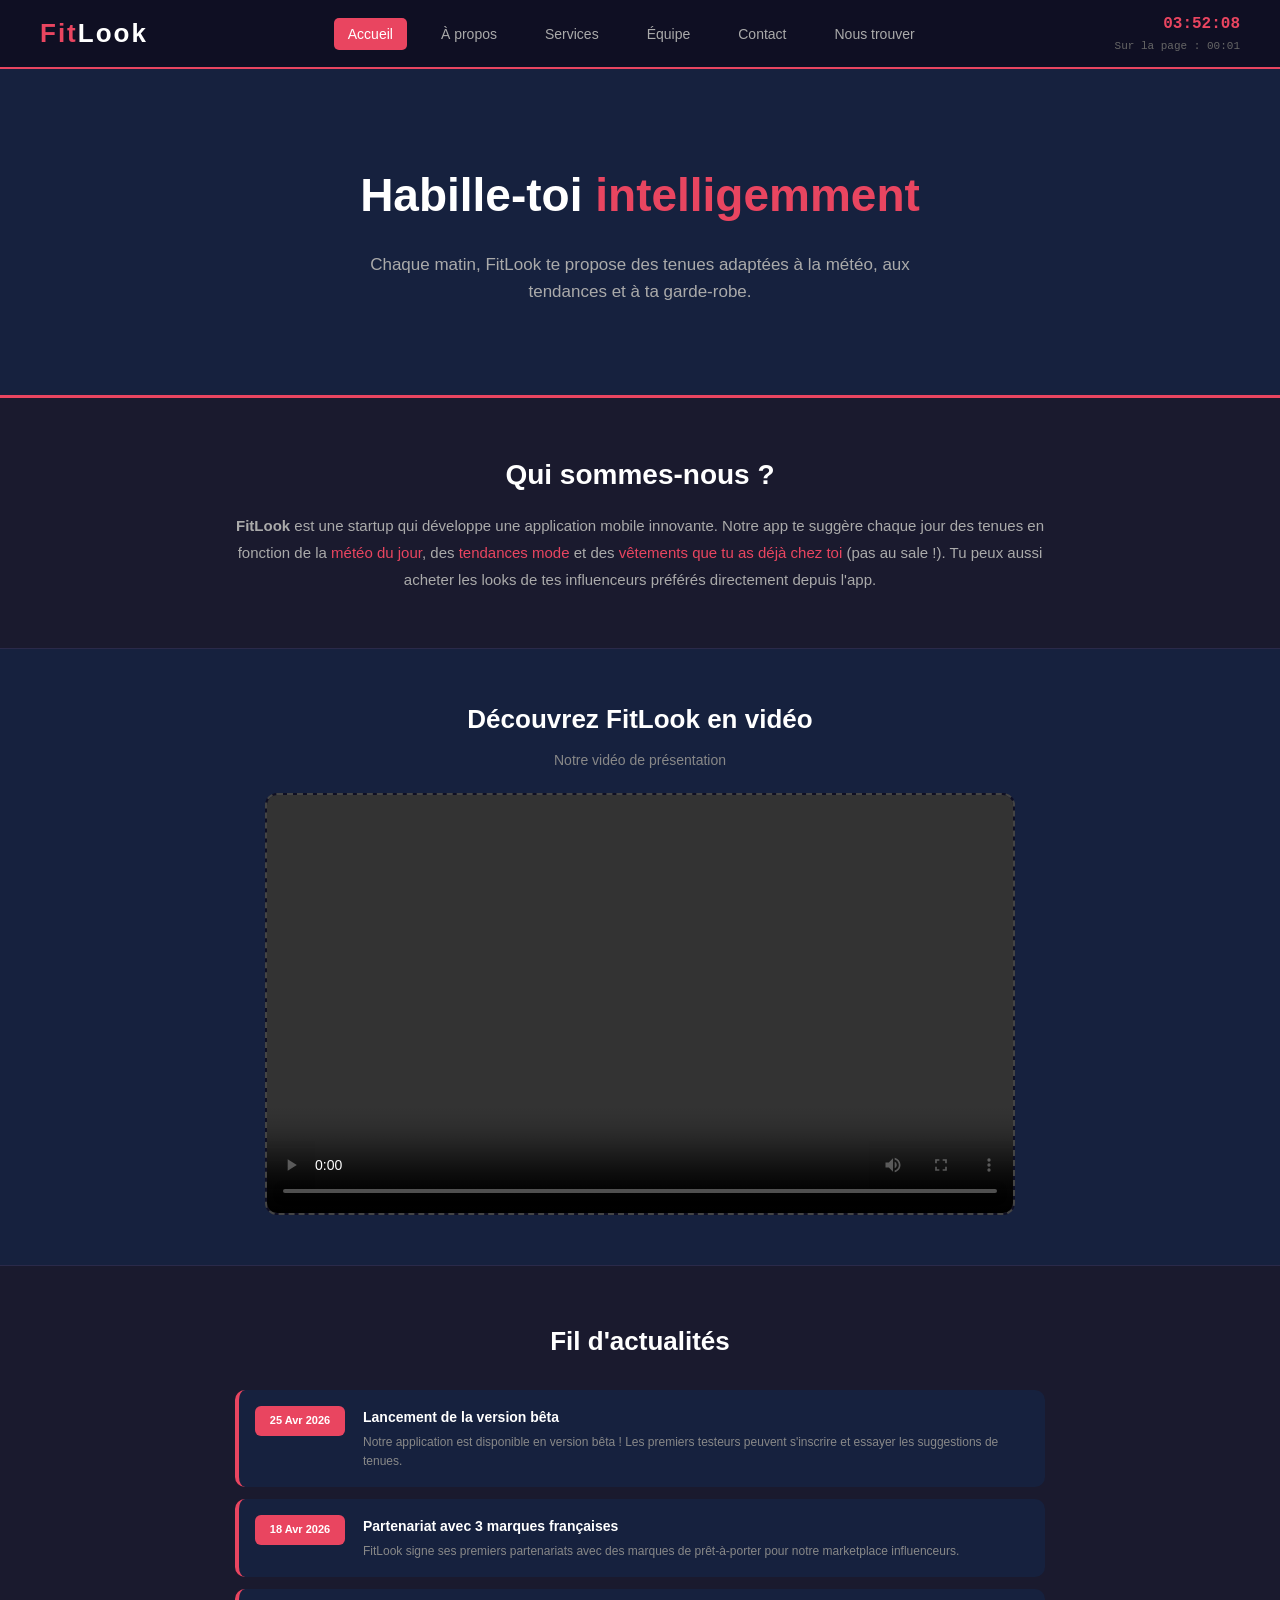
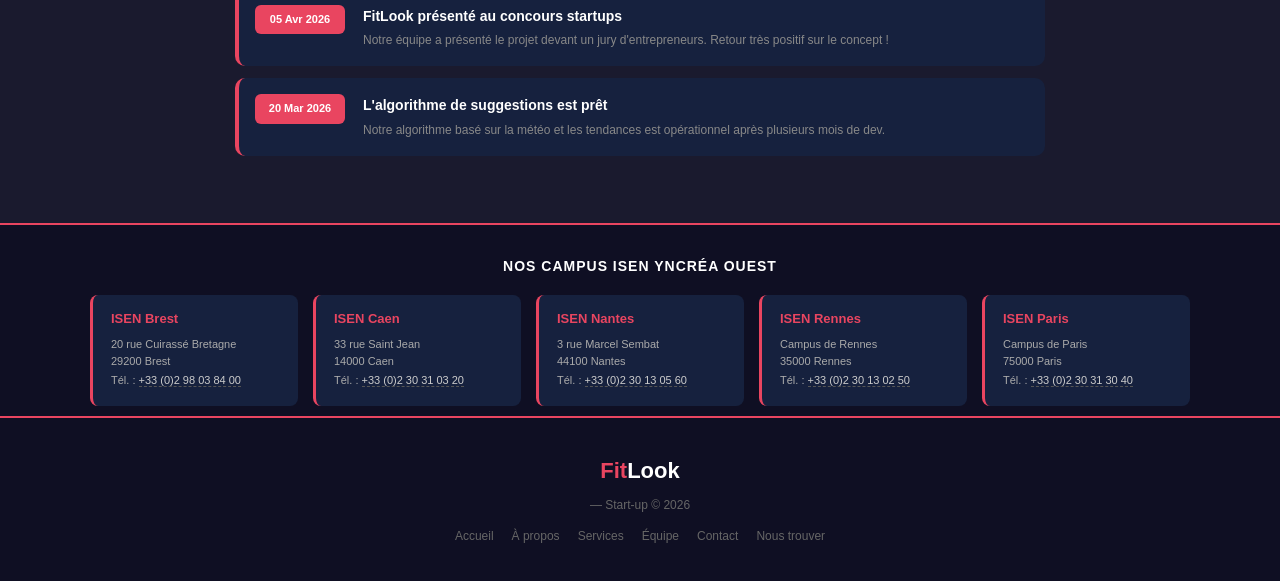
==== commit 88977452: "les emojis et les var/const" ====
--- a/index.html
+++ b/index.html
@@ -89,7 +89,7 @@
         </ul>
     </section>
     <section class="campus-section">
-        <h3>📍 NOS CAMPUS ISEN YNCRÉA OUEST</h3>
+        <h3> NOS CAMPUS ISEN YNCRÉA OUEST</h3>
         <div class="campus-container">
             <div class="campus-card">
                 <h4>ISEN Brest</h4>
